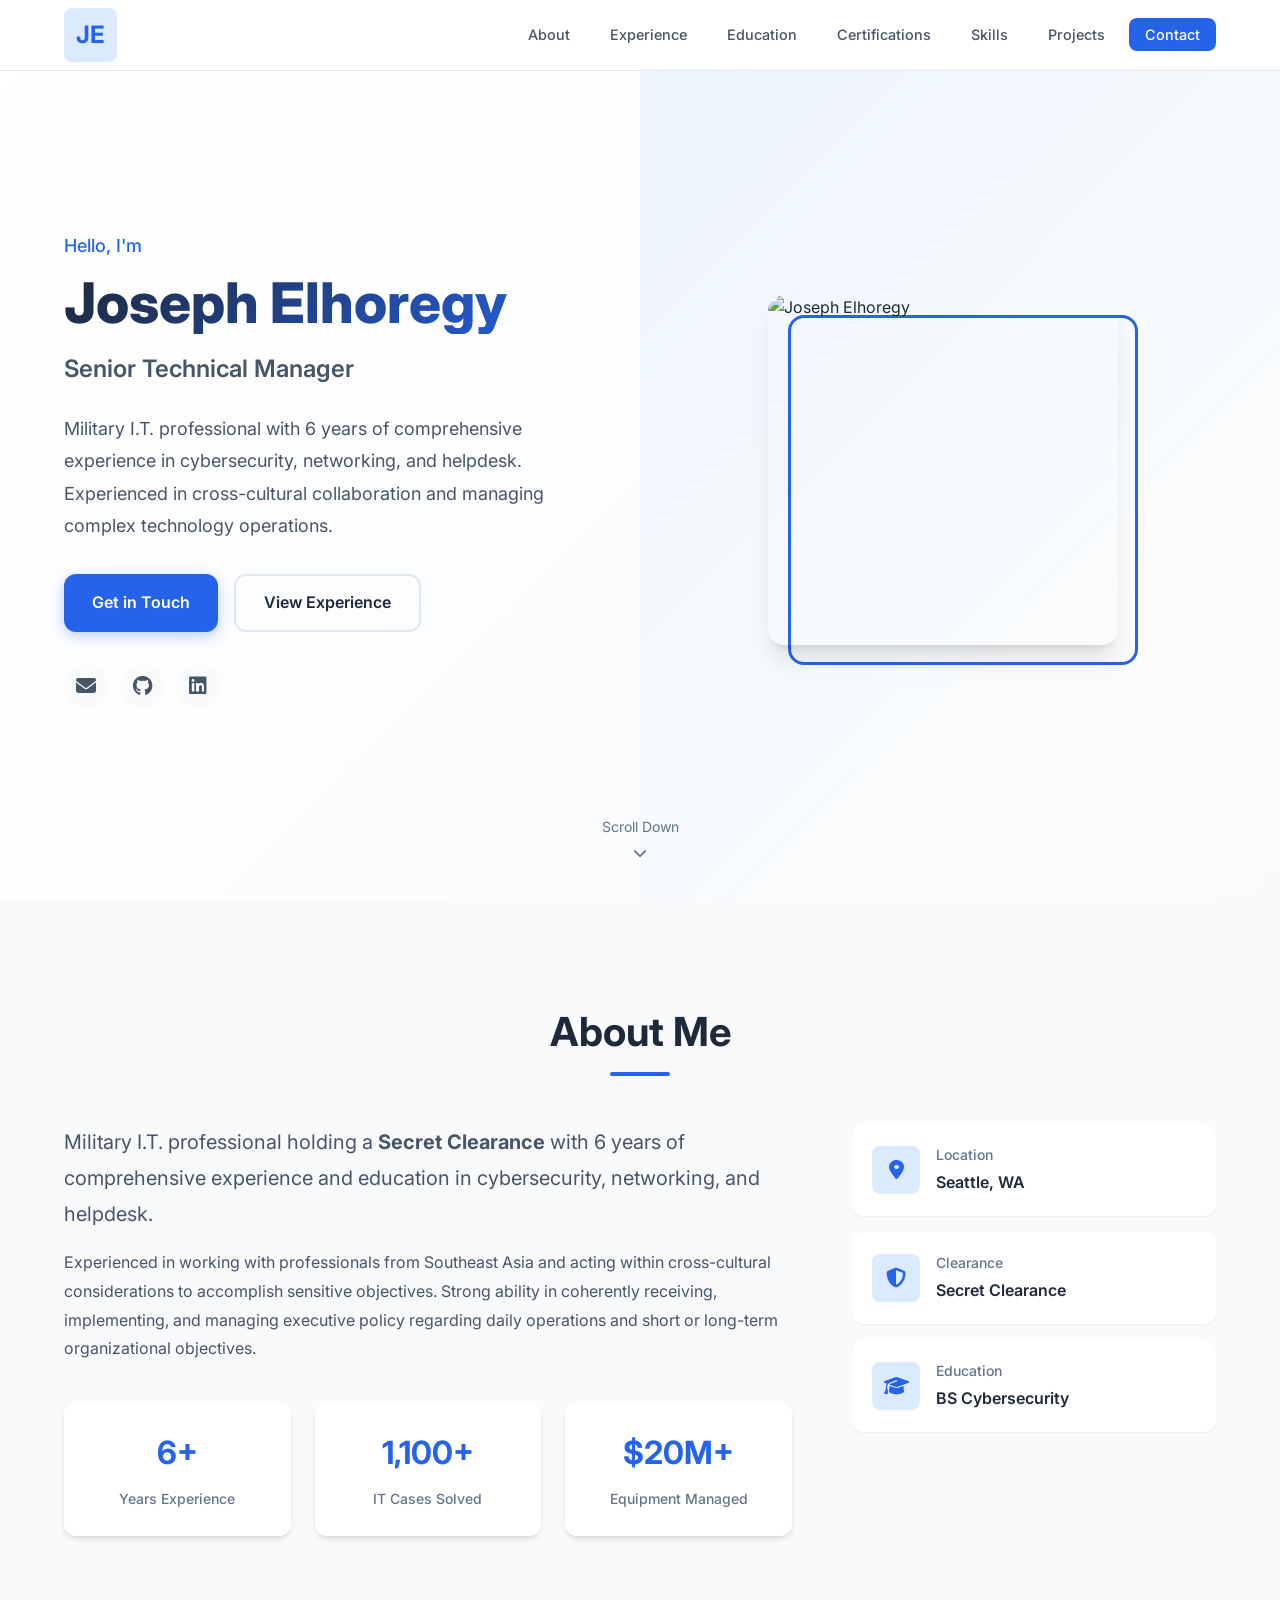
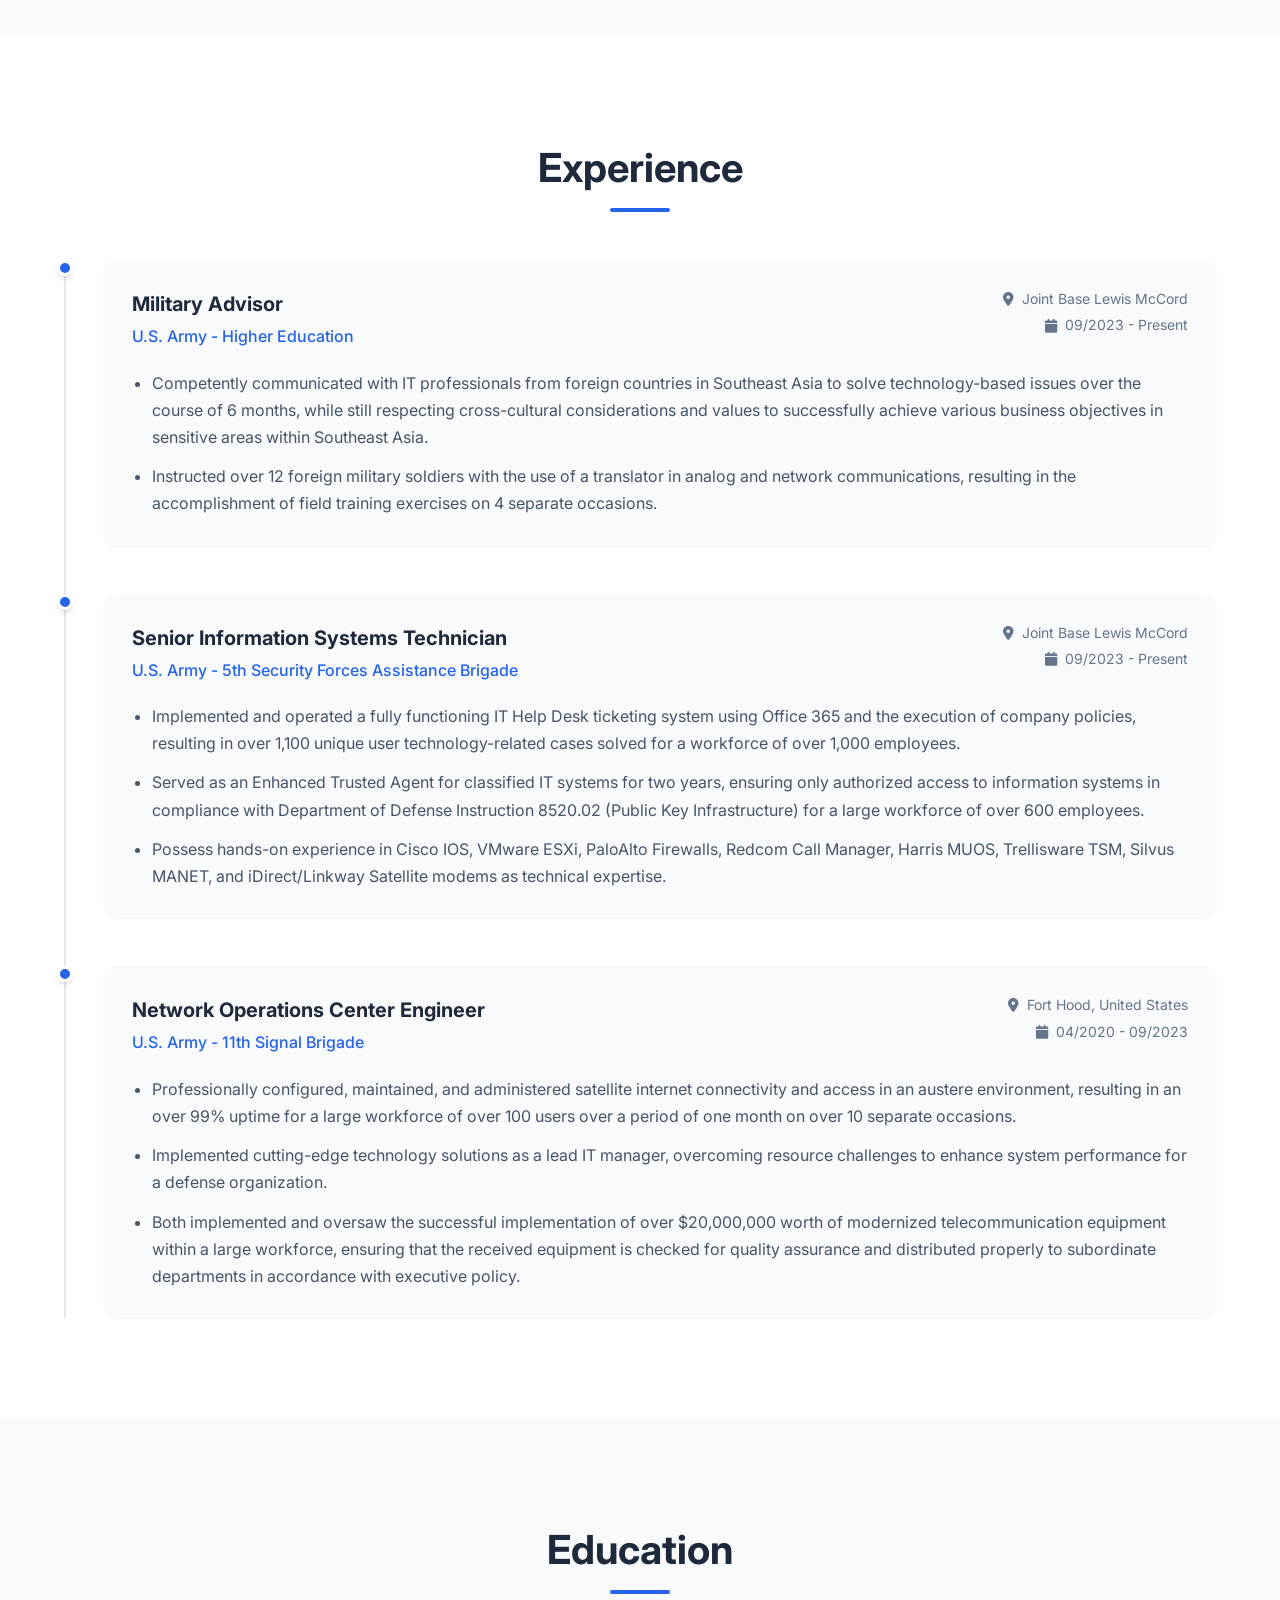
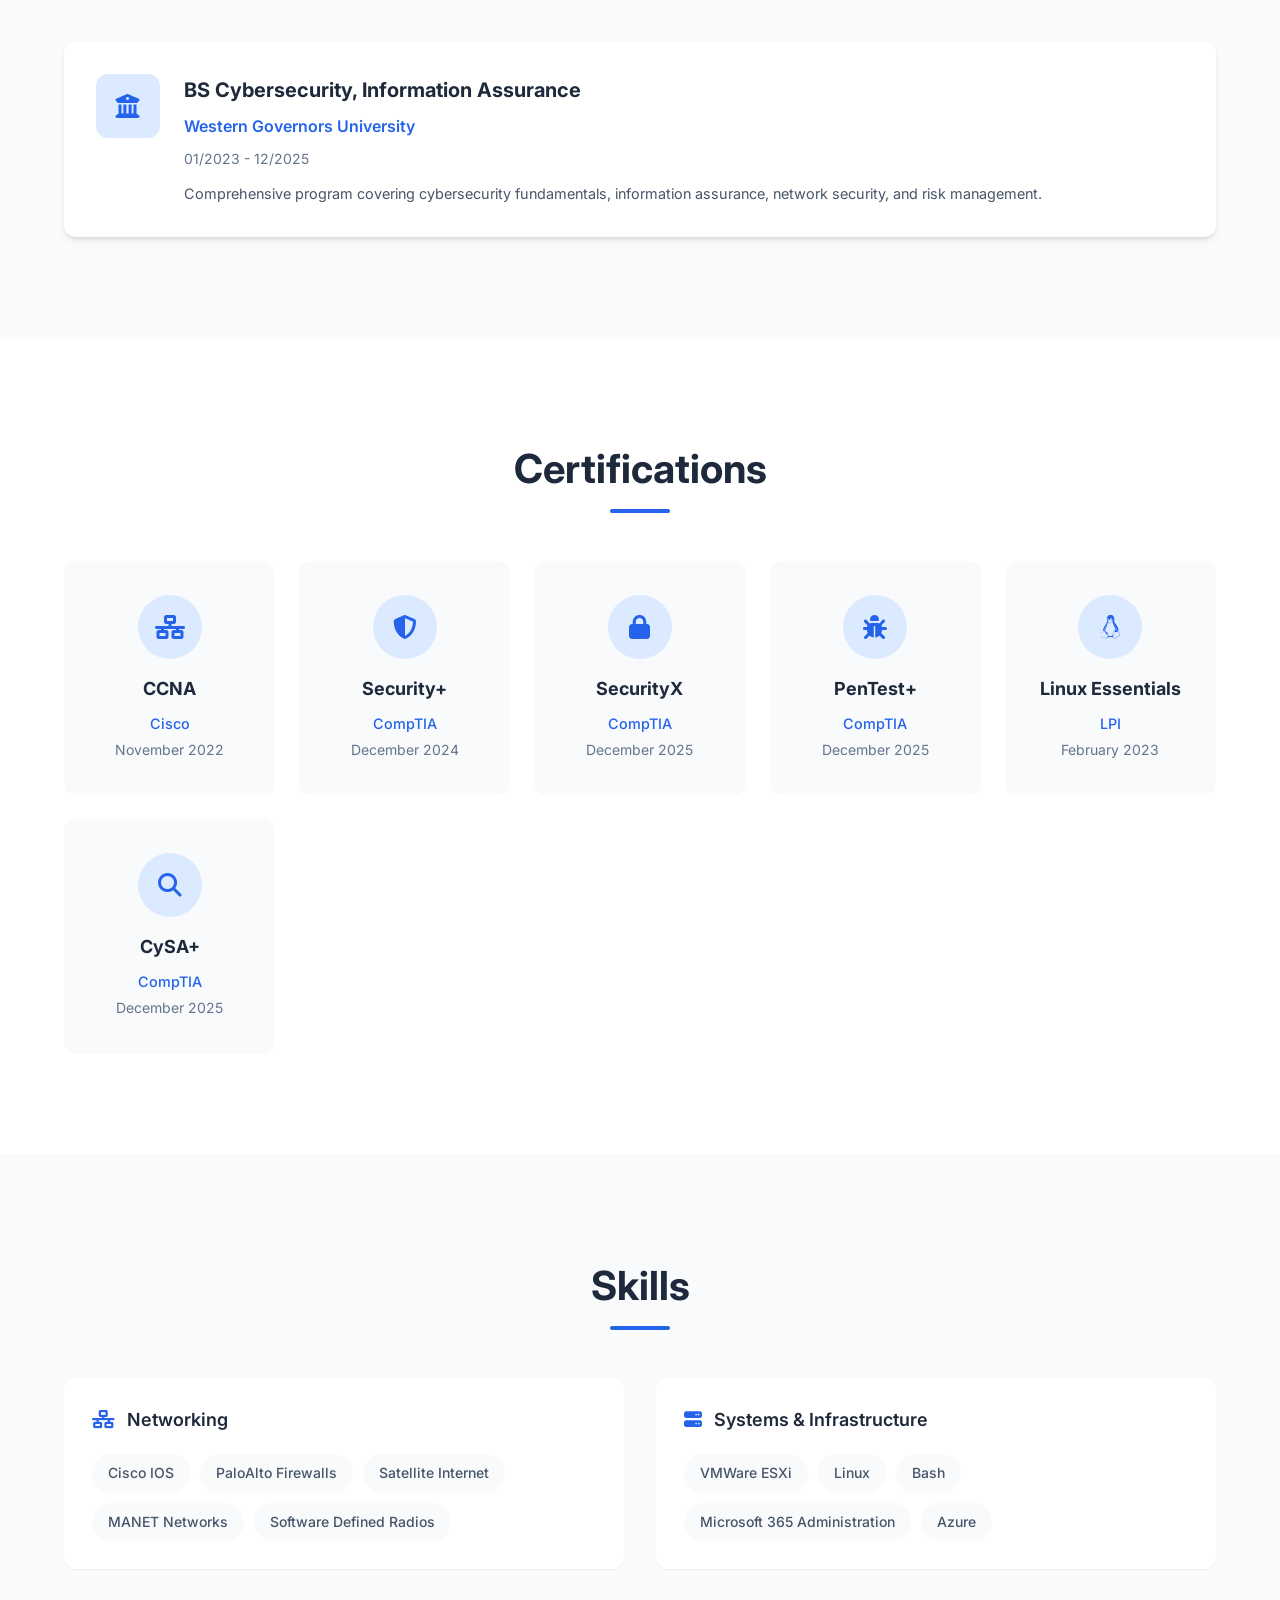
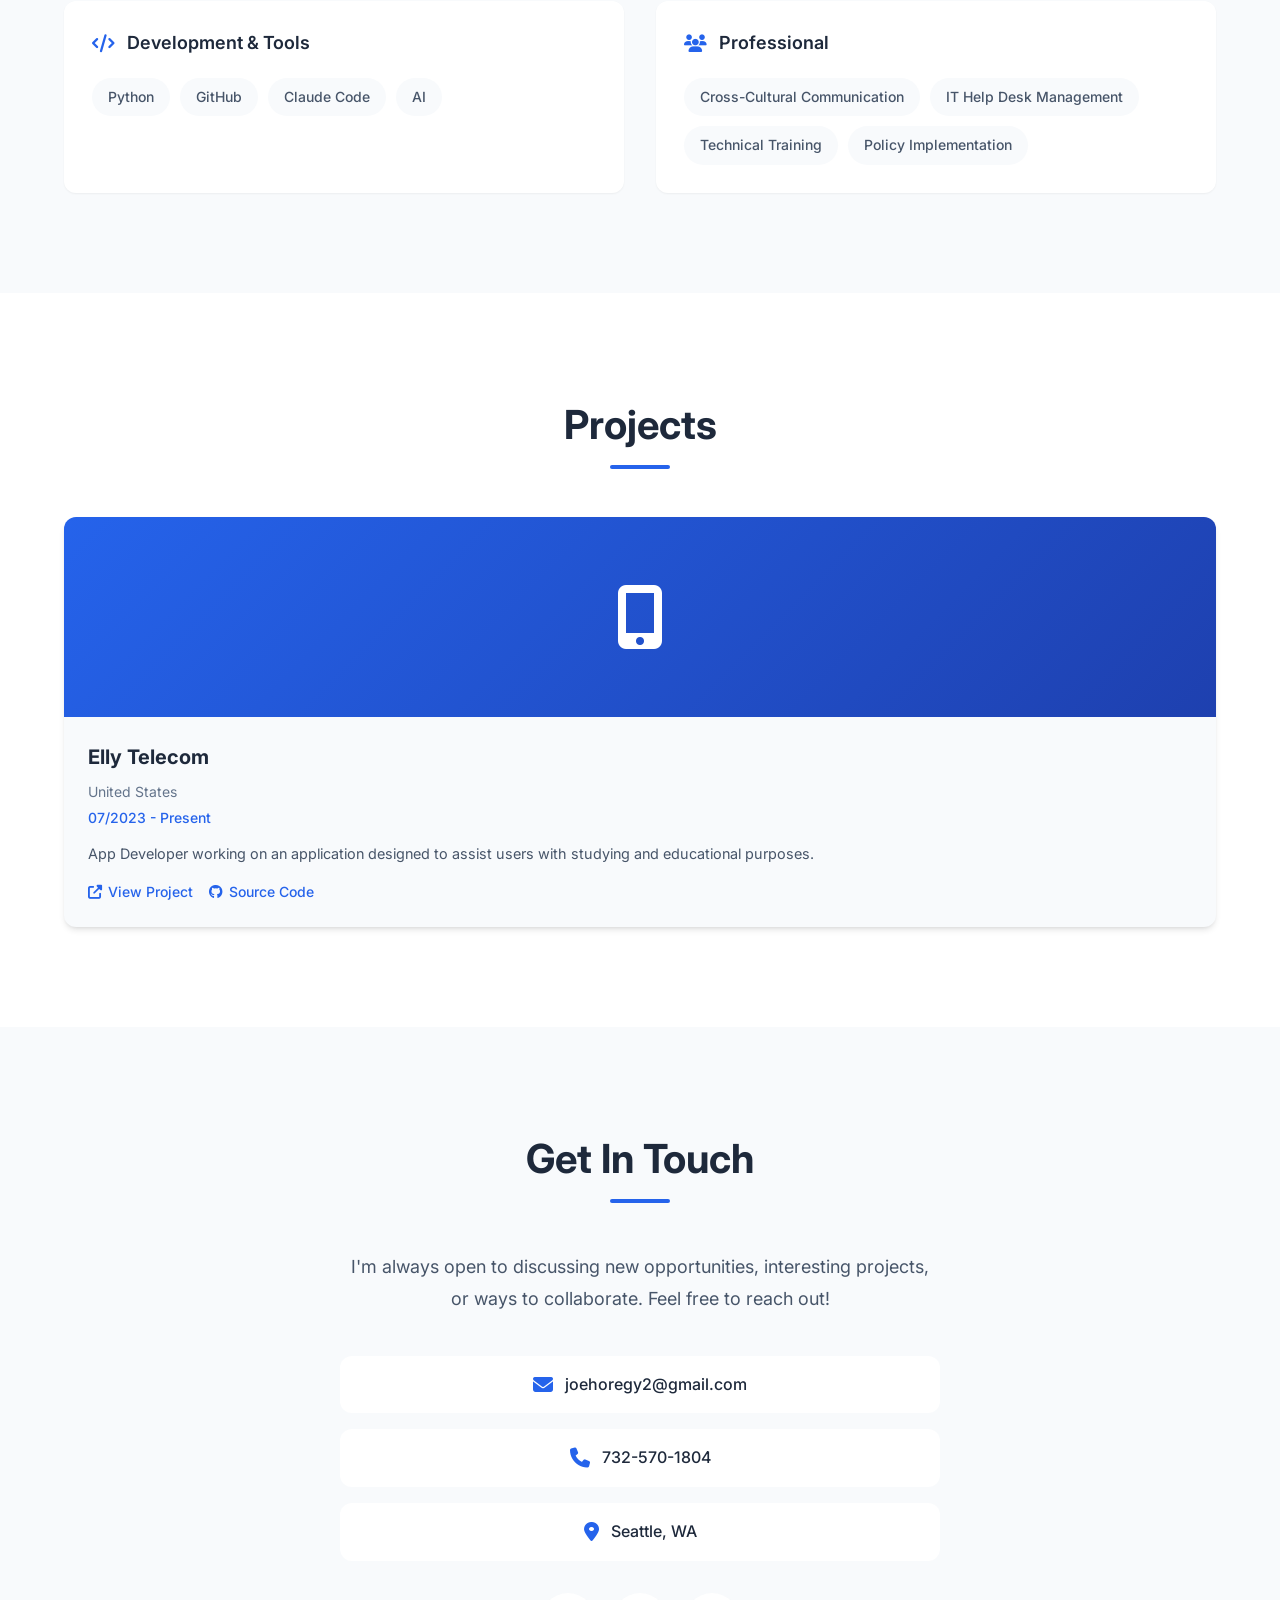
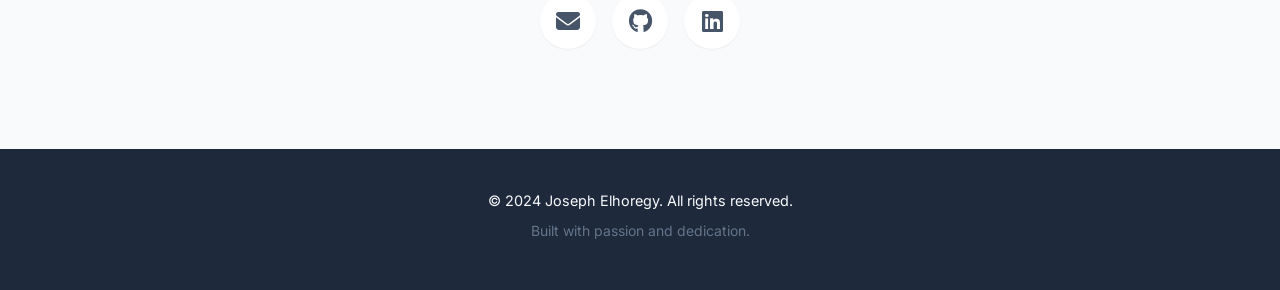
==== about-joseph/index.html @ ca3d65f8 "Add professional portfolio website for Joseph Elhoregy - Create main portfolio page with Hero, About" ====
<!DOCTYPE html>
<html lang="en">
<head>
    <meta charset="UTF-8">
    <meta name="viewport" content="width=device-width, initial-scale=1.0">
    <meta name="description" content="Joseph Elhoregy - Senior Technical Manager | Military I.T. Professional with expertise in cybersecurity, networking, and helpdesk.">
    <meta name="keywords" content="Joseph Elhoregy, IT Professional, Cybersecurity, Network Engineer, Military, Senior Technical Manager">
    <meta name="author" content="Joseph Elhoregy">

    <title>Joseph Elhoregy | Senior Technical Manager</title>

    <!-- Favicon - Replace with your own -->
    <link rel="icon" type="image/x-icon" href="assets/images/favicon.ico">

    <!-- Google Fonts -->
    <link rel="preconnect" href="https://fonts.googleapis.com">
    <link rel="preconnect" href="https://fonts.gstatic.com" crossorigin>
    <link href="https://fonts.googleapis.com/css2?family=Inter:wght@300;400;500;600;700&family=Fira+Code:wght@400;500&display=swap" rel="stylesheet">

    <!-- Font Awesome for icons -->
    <link rel="stylesheet" href="https://cdnjs.cloudflare.com/ajax/libs/font-awesome/6.5.1/css/all.min.css">

    <!-- Custom CSS -->
    <link rel="stylesheet" href="assets/css/style.css">
</head>
<body>
    <!-- ============================================
         NAVIGATION
         Edit the navigation links below
    ============================================= -->
    <nav class="navbar" id="navbar">
        <div class="nav-container">
            <a href="#hero" class="nav-logo">
                <span class="logo-text">JE</span>
            </a>
            <button class="nav-toggle" id="nav-toggle" aria-label="Toggle navigation">
                <span class="hamburger"></span>
            </button>
            <ul class="nav-menu" id="nav-menu">
                <li class="nav-item"><a href="#about" class="nav-link">About</a></li>
                <li class="nav-item"><a href="#experience" class="nav-link">Experience</a></li>
                <li class="nav-item"><a href="#education" class="nav-link">Education</a></li>
                <li class="nav-item"><a href="#certifications" class="nav-link">Certifications</a></li>
                <li class="nav-item"><a href="#skills" class="nav-link">Skills</a></li>
                <li class="nav-item"><a href="#projects" class="nav-link">Projects</a></li>
                <li class="nav-item"><a href="#contact" class="nav-link nav-cta">Contact</a></li>
            </ul>
        </div>
    </nav>

    <!-- ============================================
         HERO SECTION
         Edit your name, title, and introduction
    ============================================= -->
    <section id="hero" class="hero">
        <div class="hero-container">
            <div class="hero-content">
                <div class="hero-text">
                    <p class="hero-greeting">Hello, I'm</p>
                    <h1 class="hero-name">Joseph Elhoregy</h1>
                    <h2 class="hero-title">Senior Technical Manager</h2>
                    <p class="hero-description">
                        Military I.T. professional with 6 years of comprehensive experience in cybersecurity,
                        networking, and helpdesk. Experienced in cross-cultural collaboration and managing
                        complex technology operations.
                    </p>
                    <div class="hero-buttons">
                        <a href="#contact" class="btn btn-primary">Get in Touch</a>
                        <a href="#experience" class="btn btn-secondary">View Experience</a>
                    </div>
                    <div class="hero-social">
                        <!-- Edit your social links here -->
                        <a href="mailto:joehoregy2@gmail.com" class="social-link" aria-label="Email">
                            <i class="fas fa-envelope"></i>
                        </a>
                        <a href="https://github.com/jpegyptian" class="social-link" target="_blank" aria-label="GitHub">
                            <i class="fab fa-github"></i>
                        </a>
                        <a href="https://linkedin.com/in/yourprofile" class="social-link" target="_blank" aria-label="LinkedIn">
                            <i class="fab fa-linkedin"></i>
                        </a>
                    </div>
                </div>
                <div class="hero-image">
                    <div class="image-wrapper">
                        <img src="assets/images/profile.jpg" alt="Joseph Elhoregy" class="profile-photo">
                        <div class="image-border"></div>
                    </div>
                </div>
            </div>
            <div class="scroll-indicator">
                <a href="#about">
                    <span class="scroll-text">Scroll Down</span>
                    <i class="fas fa-chevron-down"></i>
                </a>
            </div>
        </div>
    </section>

    <!-- ============================================
         ABOUT SECTION
         Edit your summary/about information
    ============================================= -->
    <section id="about" class="section about">
        <div class="container">
            <h2 class="section-title">About Me</h2>
            <div class="about-content">
                <div class="about-text">
                    <p class="about-intro">
                        Military I.T. professional holding a <strong>Secret Clearance</strong> with 6 years of
                        comprehensive experience and education in cybersecurity, networking, and helpdesk.
                    </p>
                    <p>
                        Experienced in working with professionals from Southeast Asia and acting within
                        cross-cultural considerations to accomplish sensitive objectives. Strong ability
                        in coherently receiving, implementing, and managing executive policy regarding
                        daily operations and short or long-term organizational objectives.
                    </p>
                    <div class="about-highlights">
                        <div class="highlight-item">
                            <span class="highlight-number">6+</span>
                            <span class="highlight-text">Years Experience</span>
                        </div>
                        <div class="highlight-item">
                            <span class="highlight-number">1,100+</span>
                            <span class="highlight-text">IT Cases Solved</span>
                        </div>
                        <div class="highlight-item">
                            <span class="highlight-number">$20M+</span>
                            <span class="highlight-text">Equipment Managed</span>
                        </div>
                    </div>
                </div>
                <div class="about-details">
                    <div class="detail-card">
                        <i class="fas fa-map-marker-alt"></i>
                        <div>
                            <h4>Location</h4>
                            <p>Seattle, WA</p>
                        </div>
                    </div>
                    <div class="detail-card">
                        <i class="fas fa-shield-alt"></i>
                        <div>
                            <h4>Clearance</h4>
                            <p>Secret Clearance</p>
                        </div>
                    </div>
                    <div class="detail-card">
                        <i class="fas fa-graduation-cap"></i>
                        <div>
                            <h4>Education</h4>
                            <p>BS Cybersecurity</p>
                        </div>
                    </div>
                </div>
            </div>
        </div>
    </section>

    <!-- ============================================
         EXPERIENCE SECTION
         Edit your work experience entries
    ============================================= -->
    <section id="experience" class="section experience">
        <div class="container">
            <h2 class="section-title">Experience</h2>
            <div class="timeline">

                <!-- Experience Item 1 -->
                <div class="timeline-item">
                    <div class="timeline-marker"></div>
                    <div class="timeline-content">
                        <div class="timeline-header">
                            <div>
                                <h3 class="job-title">Military Advisor</h3>
                                <h4 class="company">U.S. Army - Higher Education</h4>
                            </div>
                            <div class="timeline-meta">
                                <span class="location"><i class="fas fa-map-marker-alt"></i> Joint Base Lewis McCord</span>
                                <span class="date"><i class="fas fa-calendar"></i> 09/2023 - Present</span>
                            </div>
                        </div>
                        <ul class="job-description">
                            <li>Competently communicated with IT professionals from foreign countries in Southeast Asia to solve technology-based issues over the course of 6 months, while still respecting cross-cultural considerations and values to successfully achieve various business objectives in sensitive areas within Southeast Asia.</li>
                            <li>Instructed over 12 foreign military soldiers with the use of a translator in analog and network communications, resulting in the accomplishment of field training exercises on 4 separate occasions.</li>
                        </ul>
                    </div>
                </div>

                <!-- Experience Item 2 -->
                <div class="timeline-item">
                    <div class="timeline-marker"></div>
                    <div class="timeline-content">
                        <div class="timeline-header">
                            <div>
                                <h3 class="job-title">Senior Information Systems Technician</h3>
                                <h4 class="company">U.S. Army - 5th Security Forces Assistance Brigade</h4>
                            </div>
                            <div class="timeline-meta">
                                <span class="location"><i class="fas fa-map-marker-alt"></i> Joint Base Lewis McCord</span>
                                <span class="date"><i class="fas fa-calendar"></i> 09/2023 - Present</span>
                            </div>
                        </div>
                        <ul class="job-description">
                            <li>Implemented and operated a fully functioning IT Help Desk ticketing system using Office 365 and the execution of company policies, resulting in over 1,100 unique user technology-related cases solved for a workforce of over 1,000 employees.</li>
                            <li>Served as an Enhanced Trusted Agent for classified IT systems for two years, ensuring only authorized access to information systems in compliance with Department of Defense Instruction 8520.02 (Public Key Infrastructure) for a large workforce of over 600 employees.</li>
                            <li>Possess hands-on experience in Cisco IOS, VMware ESXi, PaloAlto Firewalls, Redcom Call Manager, Harris MUOS, Trellisware TSM, Silvus MANET, and iDirect/Linkway Satellite modems as technical expertise.</li>
                        </ul>
                    </div>
                </div>

                <!-- Experience Item 3 -->
                <div class="timeline-item">
                    <div class="timeline-marker"></div>
                    <div class="timeline-content">
                        <div class="timeline-header">
                            <div>
                                <h3 class="job-title">Network Operations Center Engineer</h3>
                                <h4 class="company">U.S. Army - 11th Signal Brigade</h4>
                            </div>
                            <div class="timeline-meta">
                                <span class="location"><i class="fas fa-map-marker-alt"></i> Fort Hood, United States</span>
                                <span class="date"><i class="fas fa-calendar"></i> 04/2020 - 09/2023</span>
                            </div>
                        </div>
                        <ul class="job-description">
                            <li>Professionally configured, maintained, and administered satellite internet connectivity and access in an austere environment, resulting in an over 99% uptime for a large workforce of over 100 users over a period of one month on over 10 separate occasions.</li>
                            <li>Implemented cutting-edge technology solutions as a lead IT manager, overcoming resource challenges to enhance system performance for a defense organization.</li>
                            <li>Both implemented and oversaw the successful implementation of over $20,000,000 worth of modernized telecommunication equipment within a large workforce, ensuring that the received equipment is checked for quality assurance and distributed properly to subordinate departments in accordance with executive policy.</li>
                        </ul>
                    </div>
                </div>

            </div>
        </div>
    </section>

    <!-- ============================================
         EDUCATION SECTION
         Edit your education entries
    ============================================= -->
    <section id="education" class="section education">
        <div class="container">
            <h2 class="section-title">Education</h2>
            <div class="education-grid">

                <!-- Education Item -->
                <div class="education-card">
                    <div class="education-icon">
                        <i class="fas fa-university"></i>
                    </div>
                    <div class="education-content">
                        <h3 class="degree">BS Cybersecurity, Information Assurance</h3>
                        <h4 class="school">Western Governors University</h4>
                        <p class="education-date">01/2023 - 12/2025</p>
                        <p class="education-description">
                            Comprehensive program covering cybersecurity fundamentals, information assurance,
                            network security, and risk management.
                        </p>
                    </div>
                </div>

                <!-- Add more education items as needed -->

            </div>
        </div>
    </section>

    <!-- ============================================
         CERTIFICATIONS SECTION
         Edit your certification entries
    ============================================= -->
    <section id="certifications" class="section certifications">
        <div class="container">
            <h2 class="section-title">Certifications</h2>
            <div class="cert-grid">

                <div class="cert-card">
                    <div class="cert-logo">
                        <i class="fas fa-network-wired"></i>
                    </div>
                    <h3 class="cert-name">CCNA</h3>
                    <p class="cert-issuer">Cisco</p>
                    <p class="cert-date">November 2022</p>
                </div>

                <div class="cert-card">
                    <div class="cert-logo">
                        <i class="fas fa-shield-alt"></i>
                    </div>
                    <h3 class="cert-name">Security+</h3>
                    <p class="cert-issuer">CompTIA</p>
                    <p class="cert-date">December 2024</p>
                </div>

                <div class="cert-card">
                    <div class="cert-logo">
                        <i class="fas fa-lock"></i>
                    </div>
                    <h3 class="cert-name">SecurityX</h3>
                    <p class="cert-issuer">CompTIA</p>
                    <p class="cert-date">December 2025</p>
                </div>

                <div class="cert-card">
                    <div class="cert-logo">
                        <i class="fas fa-bug"></i>
                    </div>
                    <h3 class="cert-name">PenTest+</h3>
                    <p class="cert-issuer">CompTIA</p>
                    <p class="cert-date">December 2025</p>
                </div>

                <div class="cert-card">
                    <div class="cert-logo">
                        <i class="fab fa-linux"></i>
                    </div>
                    <h3 class="cert-name">Linux Essentials</h3>
                    <p class="cert-issuer">LPI</p>
                    <p class="cert-date">February 2023</p>
                </div>

                <div class="cert-card">
                    <div class="cert-logo">
                        <i class="fas fa-search"></i>
                    </div>
                    <h3 class="cert-name">CySA+</h3>
                    <p class="cert-issuer">CompTIA</p>
                    <p class="cert-date">December 2025</p>
                </div>

            </div>
        </div>
    </section>

    <!-- ============================================
         SKILLS SECTION
         Edit your skills list
    ============================================= -->
    <section id="skills" class="section skills">
        <div class="container">
            <h2 class="section-title">Skills</h2>
            <div class="skills-content">

                <div class="skills-category">
                    <h3 class="category-title"><i class="fas fa-network-wired"></i> Networking</h3>
                    <div class="skills-tags">
                        <span class="skill-tag">Cisco IOS</span>
                        <span class="skill-tag">PaloAlto Firewalls</span>
                        <span class="skill-tag">Satellite Internet</span>
                        <span class="skill-tag">MANET Networks</span>
                        <span class="skill-tag">Software Defined Radios</span>
                    </div>
                </div>

                <div class="skills-category">
                    <h3 class="category-title"><i class="fas fa-server"></i> Systems & Infrastructure</h3>
                    <div class="skills-tags">
                        <span class="skill-tag">VMWare ESXi</span>
                        <span class="skill-tag">Linux</span>
                        <span class="skill-tag">Bash</span>
                        <span class="skill-tag">Microsoft 365 Administration</span>
                        <span class="skill-tag">Azure</span>
                    </div>
                </div>

                <div class="skills-category">
                    <h3 class="category-title"><i class="fas fa-code"></i> Development & Tools</h3>
                    <div class="skills-tags">
                        <span class="skill-tag">Python</span>
                        <span class="skill-tag">GitHub</span>
                        <span class="skill-tag">Claude Code</span>
                        <span class="skill-tag">AI</span>
                    </div>
                </div>

                <div class="skills-category">
                    <h3 class="category-title"><i class="fas fa-users"></i> Professional</h3>
                    <div class="skills-tags">
                        <span class="skill-tag">Cross-Cultural Communication</span>
                        <span class="skill-tag">IT Help Desk Management</span>
                        <span class="skill-tag">Technical Training</span>
                        <span class="skill-tag">Policy Implementation</span>
                    </div>
                </div>

            </div>
        </div>
    </section>

    <!-- ============================================
         PROJECTS SECTION
         Edit your projects
    ============================================= -->
    <section id="projects" class="section projects">
        <div class="container">
            <h2 class="section-title">Projects</h2>
            <div class="projects-grid">

                <!-- Project Item -->
                <div class="project-card">
                    <div class="project-image">
                        <div class="project-placeholder">
                            <i class="fas fa-mobile-alt"></i>
                        </div>
                    </div>
                    <div class="project-content">
                        <h3 class="project-title">Elly Telecom</h3>
                        <p class="project-location">United States</p>
                        <p class="project-date">07/2023 - Present</p>
                        <p class="project-description">
                            App Developer working on an application designed to assist users with studying
                            and educational purposes.
                        </p>
                        <div class="project-links">
                            <!-- Add your project links here -->
                            <a href="#" class="project-link"><i class="fas fa-external-link-alt"></i> View Project</a>
                            <a href="#" class="project-link"><i class="fab fa-github"></i> Source Code</a>
                        </div>
                    </div>
                </div>

                <!-- Add more project cards as needed -->

            </div>
        </div>
    </section>

    <!-- ============================================
         CONTACT SECTION
         Edit your contact information
    ============================================= -->
    <section id="contact" class="section contact">
        <div class="container">
            <h2 class="section-title">Get In Touch</h2>
            <div class="contact-content">
                <div class="contact-info">
                    <p class="contact-intro">
                        I'm always open to discussing new opportunities, interesting projects,
                        or ways to collaborate. Feel free to reach out!
                    </p>
                    <div class="contact-methods">
                        <a href="mailto:joehoregy2@gmail.com" class="contact-method">
                            <i class="fas fa-envelope"></i>
                            <span>joehoregy2@gmail.com</span>
                        </a>
                        <a href="tel:732-570-1804" class="contact-method">
                            <i class="fas fa-phone"></i>
                            <span>732-570-1804</span>
                        </a>
                        <div class="contact-method">
                            <i class="fas fa-map-marker-alt"></i>
                            <span>Seattle, WA</span>
                        </div>
                    </div>
                    <div class="contact-social">
                        <a href="mailto:joehoregy2@gmail.com" class="social-btn" aria-label="Email">
                            <i class="fas fa-envelope"></i>
                        </a>
                        <a href="https://github.com/jpegyptian" class="social-btn" target="_blank" aria-label="GitHub">
                            <i class="fab fa-github"></i>
                        </a>
                        <a href="https://linkedin.com/in/yourprofile" class="social-btn" target="_blank" aria-label="LinkedIn">
                            <i class="fab fa-linkedin"></i>
                        </a>
                    </div>
                </div>
            </div>
        </div>
    </section>

    <!-- ============================================
         FOOTER
         Edit footer information
    ============================================= -->
    <footer class="footer">
        <div class="container">
            <p>&copy; 2024 Joseph Elhoregy. All rights reserved.</p>
            <p class="footer-credit">Built with passion and dedication.</p>
        </div>
    </footer>

    <!-- JavaScript -->
    <script src="assets/js/main.js"></script>
</body>
</html>
---- about-joseph/assets/css/style.css ----
/* ============================================
   ROOT VARIABLES - EASY TO CUSTOMIZE
   Change these colors to customize your theme
============================================= */
:root {
    /* Primary Colors - Edit these to change your color scheme */
    --primary-color: #2563eb;
    --primary-hover: #1d4ed8;
    --primary-light: #dbeafe;
    --primary-dark: #1e40af;

    /* Neutral Colors */
    --bg-primary: #ffffff;
    --bg-secondary: #f8fafc;
    --bg-tertiary: #f1f5f9;
    --text-primary: #1e293b;
    --text-secondary: #475569;
    --text-muted: #64748b;

    /* Accent Colors */
    --accent-success: #10b981;
    --accent-warning: #f59e0b;
    --accent-error: #ef4444;

    /* Border & Shadow */
    --border-color: #e2e8f0;
    --shadow-sm: 0 1px 2px 0 rgba(0, 0, 0, 0.05);
    --shadow-md: 0 4px 6px -1px rgba(0, 0, 0, 0.1), 0 2px 4px -2px rgba(0, 0, 0, 0.1);
    --shadow-lg: 0 10px 15px -3px rgba(0, 0, 0, 0.1), 0 4px 6px -4px rgba(0, 0, 0, 0.1);
    --shadow-xl: 0 20px 25px -5px rgba(0, 0, 0, 0.1), 0 8px 10px -6px rgba(0, 0, 0, 0.1);

    /* Typography */
    --font-primary: 'Inter', -apple-system, BlinkMacSystemFont, 'Segoe UI', Roboto, sans-serif;
    --font-mono: 'Fira Code', 'Consolas', monospace;

    /* Spacing */
    --section-padding: 100px 0;
    --container-max: 1200px;

    /* Transitions */
    --transition-fast: 0.15s ease;
    --transition-base: 0.3s ease;
    --transition-slow: 0.5s ease;

    /* Border Radius */
    --radius-sm: 4px;
    --radius-md: 8px;
    --radius-lg: 12px;
    --radius-xl: 16px;
    --radius-full: 9999px;
}

/* ============================================
   BASE STYLES
============================================= */
*, *::before, *::after {
    box-sizing: border-box;
    margin: 0;
    padding: 0;
}

html {
    scroll-behavior: smooth;
    scroll-padding-top: 80px;
}

body {
    font-family: var(--font-primary);
    font-size: 16px;
    line-height: 1.6;
    color: var(--text-primary);
    background-color: var(--bg-primary);
    -webkit-font-smoothing: antialiased;
    -moz-osx-font-smoothing: grayscale;
}

img {
    max-width: 100%;
    height: auto;
    display: block;
}

a {
    text-decoration: none;
    color: inherit;
    transition: color var(--transition-fast);
}

ul {
    list-style: none;
}

.container {
    max-width: var(--container-max);
    margin: 0 auto;
    padding: 0 24px;
}

.section {
    padding: var(--section-padding);
}

.section-title {
    font-size: 2.5rem;
    font-weight: 700;
    text-align: center;
    margin-bottom: 60px;
    color: var(--text-primary);
    position: relative;
}

.section-title::after {
    content: '';
    position: absolute;
    bottom: -12px;
    left: 50%;
    transform: translateX(-50%);
    width: 60px;
    height: 4px;
    background: var(--primary-color);
    border-radius: var(--radius-full);
}

/* ============================================
   NAVIGATION
============================================= */
.navbar {
    position: fixed;
    top: 0;
    left: 0;
    right: 0;
    background: rgba(255, 255, 255, 0.95);
    backdrop-filter: blur(10px);
    border-bottom: 1px solid var(--border-color);
    z-index: 1000;
    transition: all var(--transition-base);
}

.navbar.scrolled {
    box-shadow: var(--shadow-md);
}

.nav-container {
    max-width: var(--container-max);
    margin: 0 auto;
    padding: 0 24px;
    display: flex;
    align-items: center;
    justify-content: space-between;
    height: 70px;
}

.nav-logo {
    display: flex;
    align-items: center;
}

.logo-text {
    font-size: 1.5rem;
    font-weight: 700;
    color: var(--primary-color);
    background: var(--primary-light);
    padding: 8px 12px;
    border-radius: var(--radius-md);
}

.nav-menu {
    display: flex;
    align-items: center;
    gap: 8px;
}

.nav-link {
    padding: 8px 16px;
    font-size: 0.9rem;
    font-weight: 500;
    color: var(--text-secondary);
    border-radius: var(--radius-md);
    transition: all var(--transition-fast);
}

.nav-link:hover {
    color: var(--primary-color);
    background: var(--primary-light);
}

.nav-cta {
    background: var(--primary-color);
    color: white !important;
}

.nav-cta:hover {
    background: var(--primary-hover);
}

.nav-toggle {
    display: none;
    flex-direction: column;
    gap: 5px;
    background: none;
    border: none;
    cursor: pointer;
    padding: 8px;
}

.hamburger,
.hamburger::before,
.hamburger::after {
    display: block;
    width: 24px;
    height: 2px;
    background: var(--text-primary);
    border-radius: var(--radius-full);
    transition: all var(--transition-base);
}

.hamburger {
    position: relative;
}

.hamburger::before,
.hamburger::after {
    content: '';
    position: absolute;
    left: 0;
}

.hamburger::before {
    top: -7px;
}

.hamburger::after {
    top: 7px;
}

/* ============================================
   HERO SECTION
============================================= */
.hero {
    min-height: 100vh;
    display: flex;
    align-items: center;
    background: linear-gradient(135deg, var(--bg-primary) 0%, var(--bg-secondary) 100%);
    position: relative;
    overflow: hidden;
}

.hero::before {
    content: '';
    position: absolute;
    top: 0;
    right: 0;
    width: 50%;
    height: 100%;
    background: linear-gradient(135deg, var(--primary-light) 0%, transparent 70%);
    opacity: 0.5;
    pointer-events: none;
}

.hero-container {
    max-width: var(--container-max);
    margin: 0 auto;
    padding: 120px 24px 80px;
    width: 100%;
}

.hero-content {
    display: grid;
    grid-template-columns: 1fr 1fr;
    gap: 60px;
    align-items: center;
}

.hero-greeting {
    font-size: 1.125rem;
    color: var(--primary-color);
    font-weight: 500;
    margin-bottom: 12px;
}

.hero-name {
    font-size: 3.5rem;
    font-weight: 800;
    line-height: 1.1;
    margin-bottom: 16px;
    background: linear-gradient(135deg, var(--text-primary) 0%, var(--primary-color) 100%);
    -webkit-background-clip: text;
    -webkit-text-fill-color: transparent;
    background-clip: text;
}

.hero-title {
    font-size: 1.5rem;
    font-weight: 600;
    color: var(--text-secondary);
    margin-bottom: 24px;
}

.hero-description {
    font-size: 1.125rem;
    color: var(--text-secondary);
    max-width: 500px;
    margin-bottom: 32px;
    line-height: 1.8;
}

.hero-buttons {
    display: flex;
    gap: 16px;
    margin-bottom: 32px;
}

.btn {
    display: inline-flex;
    align-items: center;
    justify-content: center;
    padding: 14px 28px;
    font-size: 1rem;
    font-weight: 600;
    border-radius: var(--radius-lg);
    transition: all var(--transition-base);
    cursor: pointer;
    border: none;
}

.btn-primary {
    background: var(--primary-color);
    color: white;
    box-shadow: 0 4px 14px rgba(37, 99, 235, 0.3);
}

.btn-primary:hover {
    background: var(--primary-hover);
    transform: translateY(-2px);
    box-shadow: 0 6px 20px rgba(37, 99, 235, 0.4);
}

.btn-secondary {
    background: transparent;
    color: var(--text-primary);
    border: 2px solid var(--border-color);
}

.btn-secondary:hover {
    border-color: var(--primary-color);
    color: var(--primary-color);
}

.hero-social {
    display: flex;
    gap: 12px;
}

.social-link {
    width: 44px;
    height: 44px;
    display: flex;
    align-items: center;
    justify-content: center;
    border-radius: var(--radius-full);
    background: var(--bg-secondary);
    color: var(--text-secondary);
    font-size: 1.25rem;
    transition: all var(--transition-base);
}

.social-link:hover {
    background: var(--primary-color);
    color: white;
    transform: translateY(-3px);
}

.hero-image {
    display: flex;
    justify-content: center;
    align-items: center;
    position: relative;
}

.image-wrapper {
    position: relative;
    width: 350px;
    height: 350px;
}

.profile-photo {
    width: 100%;
    height: 100%;
    object-fit: cover;
    border-radius: var(--radius-xl);
    box-shadow: var(--shadow-xl);
    position: relative;
    z-index: 2;
}

.image-border {
    position: absolute;
    top: 20px;
    left: 20px;
    width: 100%;
    height: 100%;
    border: 3px solid var(--primary-color);
    border-radius: var(--radius-xl);
    z-index: 1;
}

.scroll-indicator {
    position: absolute;
    bottom: 40px;
    left: 50%;
    transform: translateX(-50%);
    text-align: center;
}

.scroll-indicator a {
    display: flex;
    flex-direction: column;
    align-items: center;
    gap: 8px;
    color: var(--text-muted);
    font-size: 0.875rem;
    animation: bounce 2s infinite;
}

@keyframes bounce {
    0%, 20%, 50%, 80%, 100% {
        transform: translateY(0);
    }
    40% {
        transform: translateY(-8px);
    }
    60% {
        transform: translateY(-4px);
    }
}

/* ============================================
   ABOUT SECTION
============================================= */
.about {
    background: var(--bg-secondary);
}

.about-content {
    display: grid;
    grid-template-columns: 2fr 1fr;
    gap: 60px;
    align-items: start;
}

.about-intro {
    font-size: 1.25rem;
    color: var(--text-primary);
    margin-bottom: 20px;
    line-height: 1.8;
}

.about-text p {
    color: var(--text-secondary);
    margin-bottom: 16px;
    line-height: 1.8;
}

.about-highlights {
    display: grid;
    grid-template-columns: repeat(3, 1fr);
    gap: 24px;
    margin-top: 40px;
}

.highlight-item {
    text-align: center;
    padding: 24px;
    background: var(--bg-primary);
    border-radius: var(--radius-lg);
    box-shadow: var(--shadow-md);
}

.highlight-number {
    display: block;
    font-size: 2rem;
    font-weight: 700;
    color: var(--primary-color);
    margin-bottom: 8px;
}

.highlight-text {
    font-size: 0.875rem;
    color: var(--text-muted);
    font-weight: 500;
}

.about-details {
    display: flex;
    flex-direction: column;
    gap: 16px;
}

.detail-card {
    display: flex;
    align-items: center;
    gap: 16px;
    padding: 20px;
    background: var(--bg-primary);
    border-radius: var(--radius-lg);
    box-shadow: var(--shadow-sm);
    transition: all var(--transition-base);
}

.detail-card:hover {
    transform: translateX(8px);
    box-shadow: var(--shadow-md);
}

.detail-card i {
    width: 48px;
    height: 48px;
    display: flex;
    align-items: center;
    justify-content: center;
    background: var(--primary-light);
    color: var(--primary-color);
    border-radius: var(--radius-md);
    font-size: 1.25rem;
}

.detail-card h4 {
    font-size: 0.875rem;
    color: var(--text-muted);
    font-weight: 500;
    margin-bottom: 4px;
}

.detail-card p {
    font-size: 1rem;
    font-weight: 600;
    color: var(--text-primary);
}

/* ============================================
   EXPERIENCE SECTION
============================================= */
.timeline {
    position: relative;
    padding-left: 40px;
}

.timeline::before {
    content: '';
    position: absolute;
    left: 0;
    top: 0;
    bottom: 0;
    width: 2px;
    background: var(--border-color);
}

.timeline-item {
    position: relative;
    margin-bottom: 48px;
}

.timeline-item:last-child {
    margin-bottom: 0;
}

.timeline-marker {
    position: absolute;
    left: -47px;
    top: 0;
    width: 16px;
    height: 16px;
    background: var(--primary-color);
    border-radius: var(--radius-full);
    border: 3px solid var(--bg-primary);
    box-shadow: var(--shadow-md);
}

.timeline-content {
    background: var(--bg-secondary);
    padding: 28px;
    border-radius: var(--radius-lg);
    box-shadow: var(--shadow-sm);
    transition: all var(--transition-base);
}

.timeline-content:hover {
    box-shadow: var(--shadow-md);
    transform: translateX(8px);
}

.timeline-header {
    display: flex;
    justify-content: space-between;
    align-items: flex-start;
    flex-wrap: wrap;
    gap: 16px;
    margin-bottom: 20px;
}

.job-title {
    font-size: 1.25rem;
    font-weight: 700;
    color: var(--text-primary);
    margin-bottom: 4px;
}

.company {
    font-size: 1rem;
    color: var(--primary-color);
    font-weight: 500;
}

.timeline-meta {
    display: flex;
    flex-direction: column;
    gap: 4px;
    text-align: right;
}

.timeline-meta span {
    font-size: 0.875rem;
    color: var(--text-muted);
    display: flex;
    align-items: center;
    gap: 8px;
    justify-content: flex-end;
}

.job-description {
    list-style: disc;
    padding-left: 20px;
}

.job-description li {
    color: var(--text-secondary);
    margin-bottom: 12px;
    line-height: 1.7;
}

.job-description li:last-child {
    margin-bottom: 0;
}

/* ============================================
   EDUCATION SECTION
============================================= */
.education {
    background: var(--bg-secondary);
}

.education-grid {
    display: grid;
    grid-template-columns: repeat(auto-fit, minmax(400px, 1fr));
    gap: 24px;
}

.education-card {
    display: flex;
    gap: 24px;
    padding: 32px;
    background: var(--bg-primary);
    border-radius: var(--radius-lg);
    box-shadow: var(--shadow-md);
    transition: all var(--transition-base);
}

.education-card:hover {
    transform: translateY(-4px);
    box-shadow: var(--shadow-lg);
}

.education-icon {
    width: 64px;
    height: 64px;
    min-width: 64px;
    display: flex;
    align-items: center;
    justify-content: center;
    background: var(--primary-light);
    color: var(--primary-color);
    border-radius: var(--radius-lg);
    font-size: 1.5rem;
}

.degree {
    font-size: 1.25rem;
    font-weight: 700;
    color: var(--text-primary);
    margin-bottom: 8px;
}

.school {
    font-size: 1rem;
    color: var(--primary-color);
    font-weight: 600;
    margin-bottom: 8px;
}

.education-date {
    font-size: 0.875rem;
    color: var(--text-muted);
    margin-bottom: 12px;
}

.education-description {
    font-size: 0.9rem;
    color: var(--text-secondary);
    line-height: 1.6;
}

/* ============================================
   CERTIFICATIONS SECTION
============================================= */
.cert-grid {
    display: grid;
    grid-template-columns: repeat(auto-fit, minmax(200px, 1fr));
    gap: 24px;
}

.cert-card {
    padding: 32px 24px;
    background: var(--bg-secondary);
    border-radius: var(--radius-lg);
    text-align: center;
    transition: all var(--transition-base);
    border: 2px solid transparent;
}

.cert-card:hover {
    transform: translateY(-4px);
    box-shadow: var(--shadow-lg);
    border-color: var(--primary-color);
}

.cert-logo {
    width: 64px;
    height: 64px;
    margin: 0 auto 16px;
    display: flex;
    align-items: center;
    justify-content: center;
    background: var(--primary-light);
    color: var(--primary-color);
    border-radius: var(--radius-full);
    font-size: 1.5rem;
}

.cert-name {
    font-size: 1.125rem;
    font-weight: 700;
    color: var(--text-primary);
    margin-bottom: 8px;
}

.cert-issuer {
    font-size: 0.9rem;
    color: var(--primary-color);
    font-weight: 500;
    margin-bottom: 4px;
}

.cert-date {
    font-size: 0.875rem;
    color: var(--text-muted);
}

/* ============================================
   SKILLS SECTION
============================================= */
.skills {
    background: var(--bg-secondary);
}

.skills-content {
    display: grid;
    grid-template-columns: repeat(2, 1fr);
    gap: 32px;
}

.skills-category {
    padding: 28px;
    background: var(--bg-primary);
    border-radius: var(--radius-lg);
    box-shadow: var(--shadow-sm);
}

.category-title {
    display: flex;
    align-items: center;
    gap: 12px;
    font-size: 1.125rem;
    font-weight: 600;
    color: var(--text-primary);
    margin-bottom: 20px;
}

.category-title i {
    color: var(--primary-color);
}

.skills-tags {
    display: flex;
    flex-wrap: wrap;
    gap: 10px;
}

.skill-tag {
    padding: 8px 16px;
    background: var(--bg-secondary);
    color: var(--text-secondary);
    border-radius: var(--radius-full);
    font-size: 0.875rem;
    font-weight: 500;
    transition: all var(--transition-fast);
}

.skill-tag:hover {
    background: var(--primary-color);
    color: white;
}

/* ============================================
   PROJECTS SECTION
============================================= */
.projects-grid {
    display: grid;
    grid-template-columns: repeat(auto-fit, minmax(350px, 1fr));
    gap: 32px;
}

.project-card {
    background: var(--bg-secondary);
    border-radius: var(--radius-lg);
    overflow: hidden;
    box-shadow: var(--shadow-md);
    transition: all var(--transition-base);
}

.project-card:hover {
    transform: translateY(-8px);
    box-shadow: var(--shadow-xl);
}

.project-image {
    height: 200px;
    overflow: hidden;
}

.project-placeholder {
    width: 100%;
    height: 100%;
    display: flex;
    align-items: center;
    justify-content: center;
    background: linear-gradient(135deg, var(--primary-color) 0%, var(--primary-dark) 100%);
    color: white;
    font-size: 4rem;
}

.project-content {
    padding: 24px;
}

.project-title {
    font-size: 1.25rem;
    font-weight: 700;
    color: var(--text-primary);
    margin-bottom: 8px;
}

.project-location {
    font-size: 0.875rem;
    color: var(--text-muted);
    margin-bottom: 4px;
}

.project-date {
    font-size: 0.875rem;
    color: var(--primary-color);
    font-weight: 500;
    margin-bottom: 12px;
}

.project-description {
    font-size: 0.9rem;
    color: var(--text-secondary);
    line-height: 1.6;
    margin-bottom: 16px;
}

.project-links {
    display: flex;
    gap: 16px;
}

.project-link {
    display: flex;
    align-items: center;
    gap: 6px;
    font-size: 0.875rem;
    font-weight: 500;
    color: var(--primary-color);
    transition: color var(--transition-fast);
}

.project-link:hover {
    color: var(--primary-hover);
}

/* ============================================
   CONTACT SECTION
============================================= */
.contact {
    background: var(--bg-secondary);
}

.contact-content {
    max-width: 600px;
    margin: 0 auto;
    text-align: center;
}

.contact-intro {
    font-size: 1.125rem;
    color: var(--text-secondary);
    margin-bottom: 40px;
    line-height: 1.8;
}

.contact-methods {
    display: flex;
    flex-direction: column;
    gap: 16px;
    margin-bottom: 32px;
}

.contact-method {
    display: inline-flex;
    align-items: center;
    justify-content: center;
    gap: 12px;
    padding: 16px 24px;
    background: var(--bg-primary);
    border-radius: var(--radius-lg);
    color: var(--text-primary);
    font-size: 1rem;
    font-weight: 500;
    transition: all var(--transition-base);
}

.contact-method:hover {
    background: var(--primary-color);
    color: white;
    transform: translateY(-2px);
}

.contact-method i {
    font-size: 1.25rem;
    color: var(--primary-color);
}

.contact-method:hover i {
    color: white;
}

.contact-social {
    display: flex;
    justify-content: center;
    gap: 16px;
}

.social-btn {
    width: 56px;
    height: 56px;
    display: flex;
    align-items: center;
    justify-content: center;
    background: var(--bg-primary);
    color: var(--text-secondary);
    border-radius: var(--radius-full);
    font-size: 1.5rem;
    transition: all var(--transition-base);
    box-shadow: var(--shadow-sm);
}

.social-btn:hover {
    background: var(--primary-color);
    color: white;
    transform: translateY(-4px);
    box-shadow: var(--shadow-md);
}

/* ============================================
   FOOTER
============================================= */
.footer {
    background: var(--text-primary);
    color: var(--bg-secondary);
    padding: 40px 0;
    text-align: center;
}

.footer p {
    margin-bottom: 8px;
    font-size: 0.9rem;
}

.footer-credit {
    color: var(--text-muted);
    font-size: 0.875rem !important;
}

/* ============================================
   RESPONSIVE STYLES
============================================= */
@media (max-width: 1024px) {
    .hero-content {
        grid-template-columns: 1fr;
        text-align: center;
    }

    .hero-text {
        order: 2;
    }

    .hero-image {
        order: 1;
    }

    .hero-description {
        margin-left: auto;
        margin-right: auto;
    }

    .hero-buttons {
        justify-content: center;
    }

    .hero-social {
        justify-content: center;
    }

    .about-content {
        grid-template-columns: 1fr;
    }

    .about-highlights {
        grid-template-columns: repeat(3, 1fr);
    }

    .skills-content {
        grid-template-columns: 1fr;
    }
}

@media (max-width: 768px) {
    .nav-menu {
        position: fixed;
        top: 70px;
        left: 0;
        right: 0;
        background: var(--bg-primary);
        flex-direction: column;
        padding: 24px;
        gap: 8px;
        box-shadow: var(--shadow-lg);
        transform: translateY(-100%);
        opacity: 0;
        visibility: hidden;
        transition: all var(--transition-base);
    }

    .nav-menu.active {
        transform: translateY(0);
        opacity: 1;
        visibility: visible;
    }

    .nav-toggle {
        display: flex;
    }

    .hero-name {
        font-size: 2.5rem;
    }

    .hero-title {
        font-size: 1.25rem;
    }

    .image-wrapper {
        width: 280px;
        height: 280px;
    }

    .section-title {
        font-size: 2rem;
    }

    .about-highlights {
        grid-template-columns: 1fr;
    }

    .timeline {
        padding-left: 24px;
    }

    .timeline-marker {
        left: -31px;
        width: 12px;
        height: 12px;
    }

    .timeline-header {
        flex-direction: column;
    }

    .timeline-meta {
        text-align: left;
    }

    .timeline-meta span {
        justify-content: flex-start;
    }

    .education-grid {
        grid-template-columns: 1fr;
    }

    .education-card {
        flex-direction: column;
        text-align: center;
    }

    .education-icon {
        margin: 0 auto;
    }

    .cert-grid {
        grid-template-columns: repeat(2, 1fr);
    }

    .projects-grid {
        grid-template-columns: 1fr;
    }

    .hero-buttons {
        flex-direction: column;
        align-items: center;
    }

    .btn {
        width: 100%;
        max-width: 280px;
    }
}

@media (max-width: 480px) {
    .container {
        padding: 0 16px;
    }

    .section {
        padding: 60px 0;
    }

    .hero-container {
        padding: 100px 16px 60px;
    }

    .hero-name {
        font-size: 2rem;
    }

    .image-wrapper {
        width: 220px;
        height: 220px;
    }

    .cert-grid {
        grid-template-columns: 1fr;
    }

    .highlight-item {
        padding: 16px;
    }

    .highlight-number {
        font-size: 1.5rem;
    }
}

/* ============================================
   ANIMATIONS
============================================= */
@keyframes fadeInUp {
    from {
        opacity: 0;
        transform: translateY(30px);
    }
    to {
        opacity: 1;
        transform: translateY(0);
    }
}

.fade-in-up {
    animation: fadeInUp 0.6s ease forwards;
}

/* Animation delays for staggered effect */
.delay-1 { animation-delay: 0.1s; }
.delay-2 { animation-delay: 0.2s; }
.delay-3 { animation-delay: 0.3s; }
.delay-4 { animation-delay: 0.4s; }
.delay-5 { animation-delay: 0.5s; }
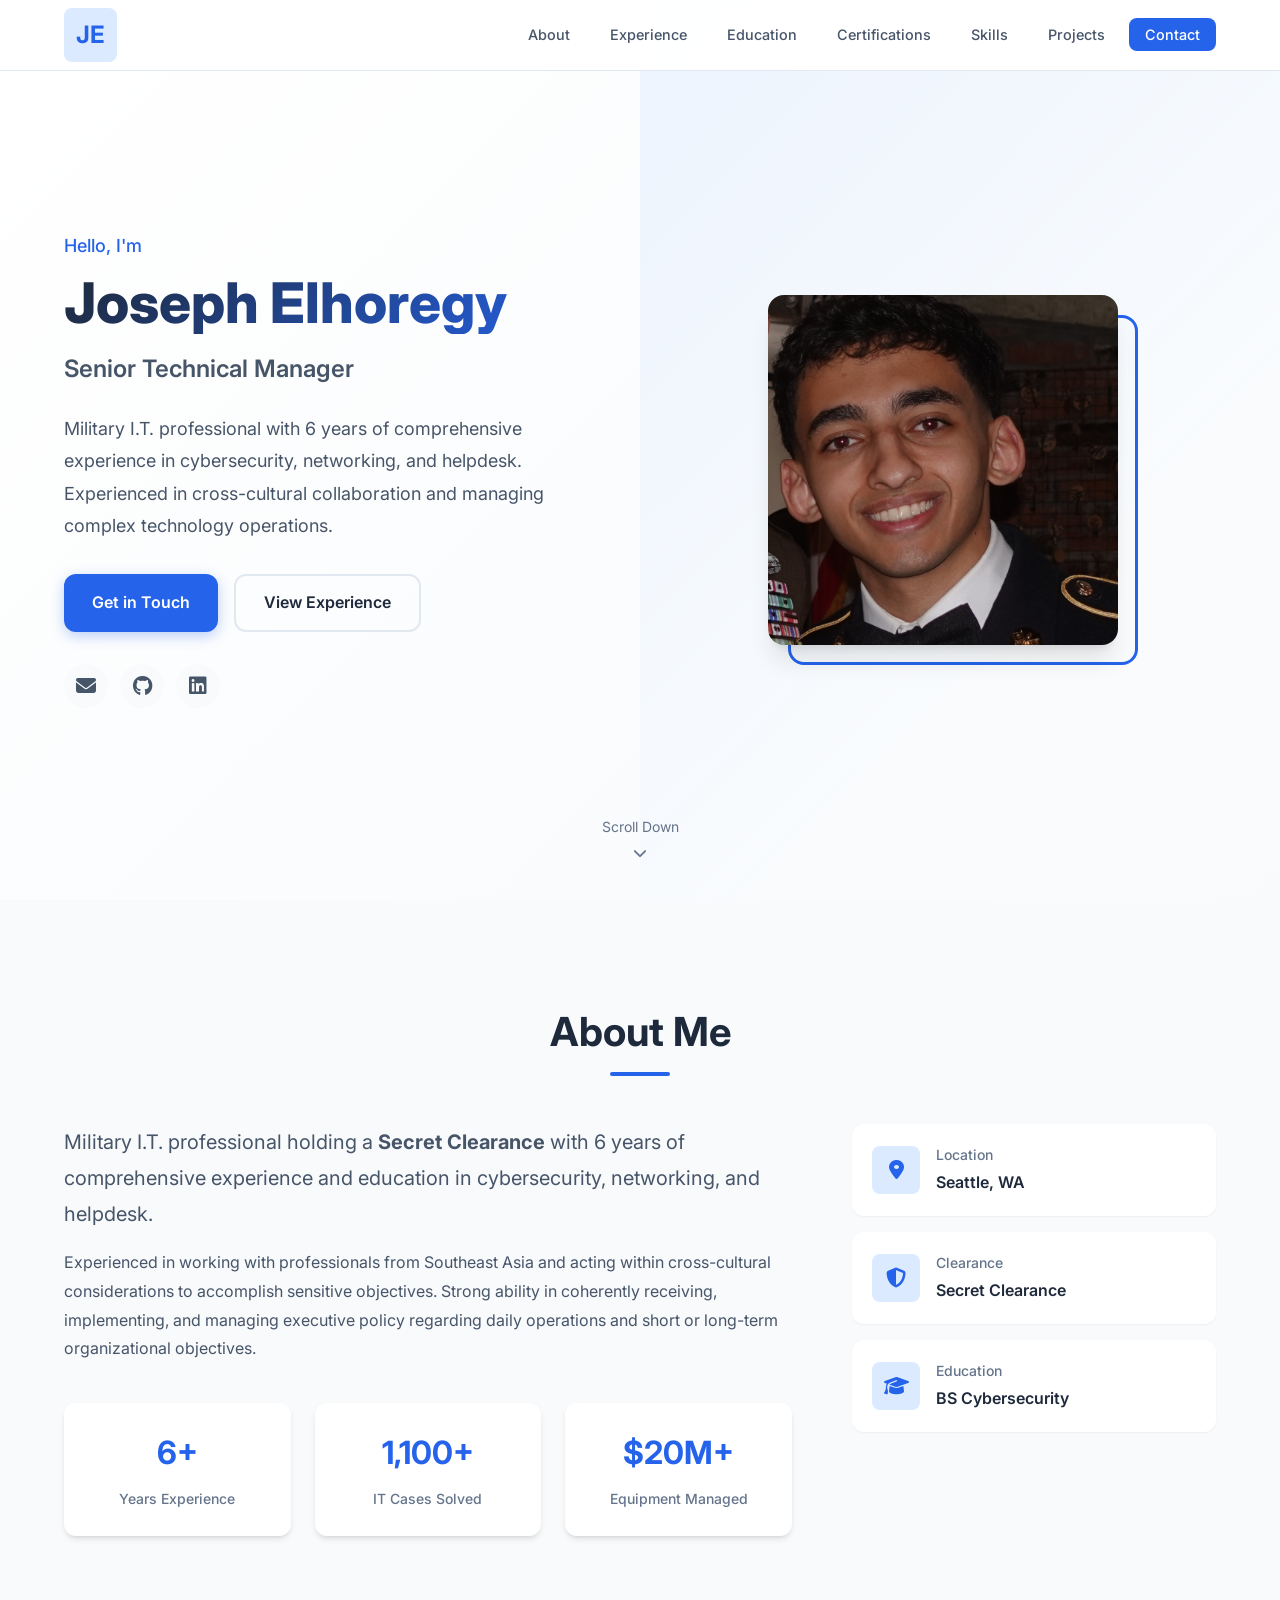
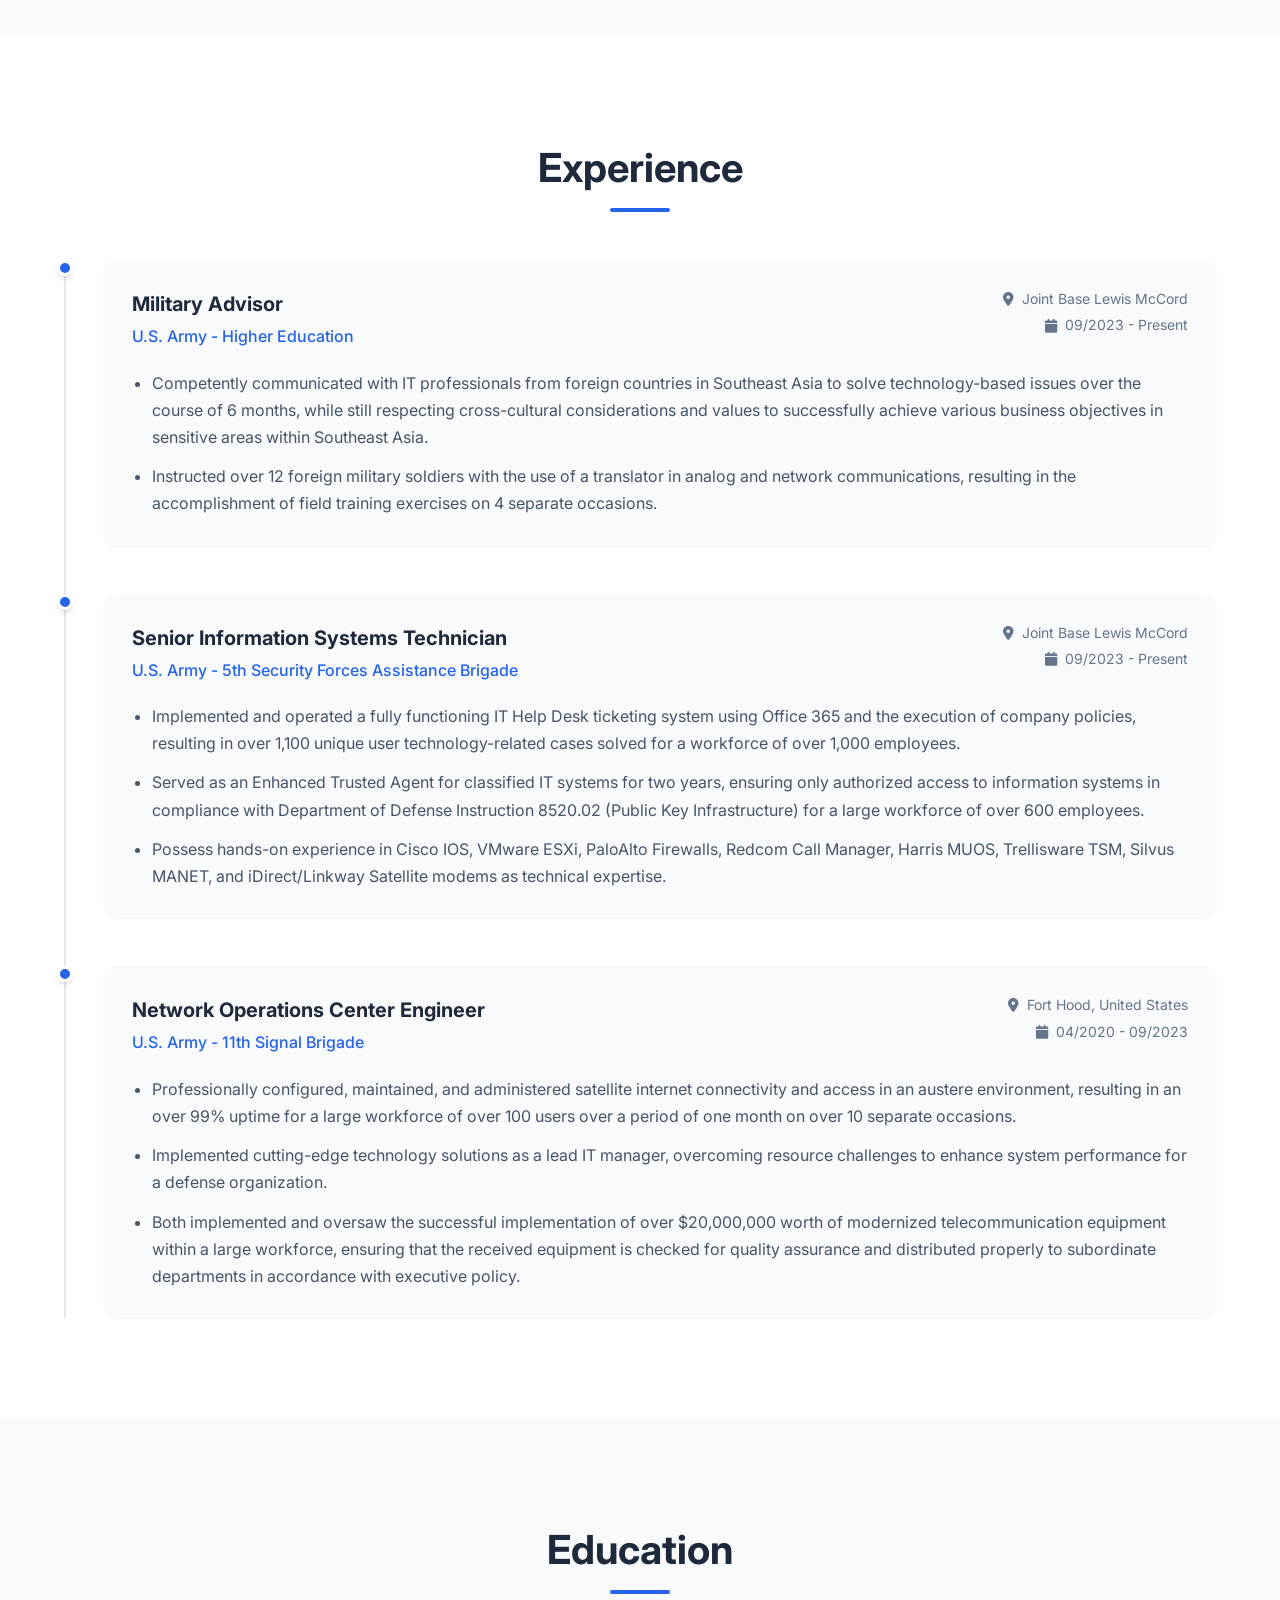
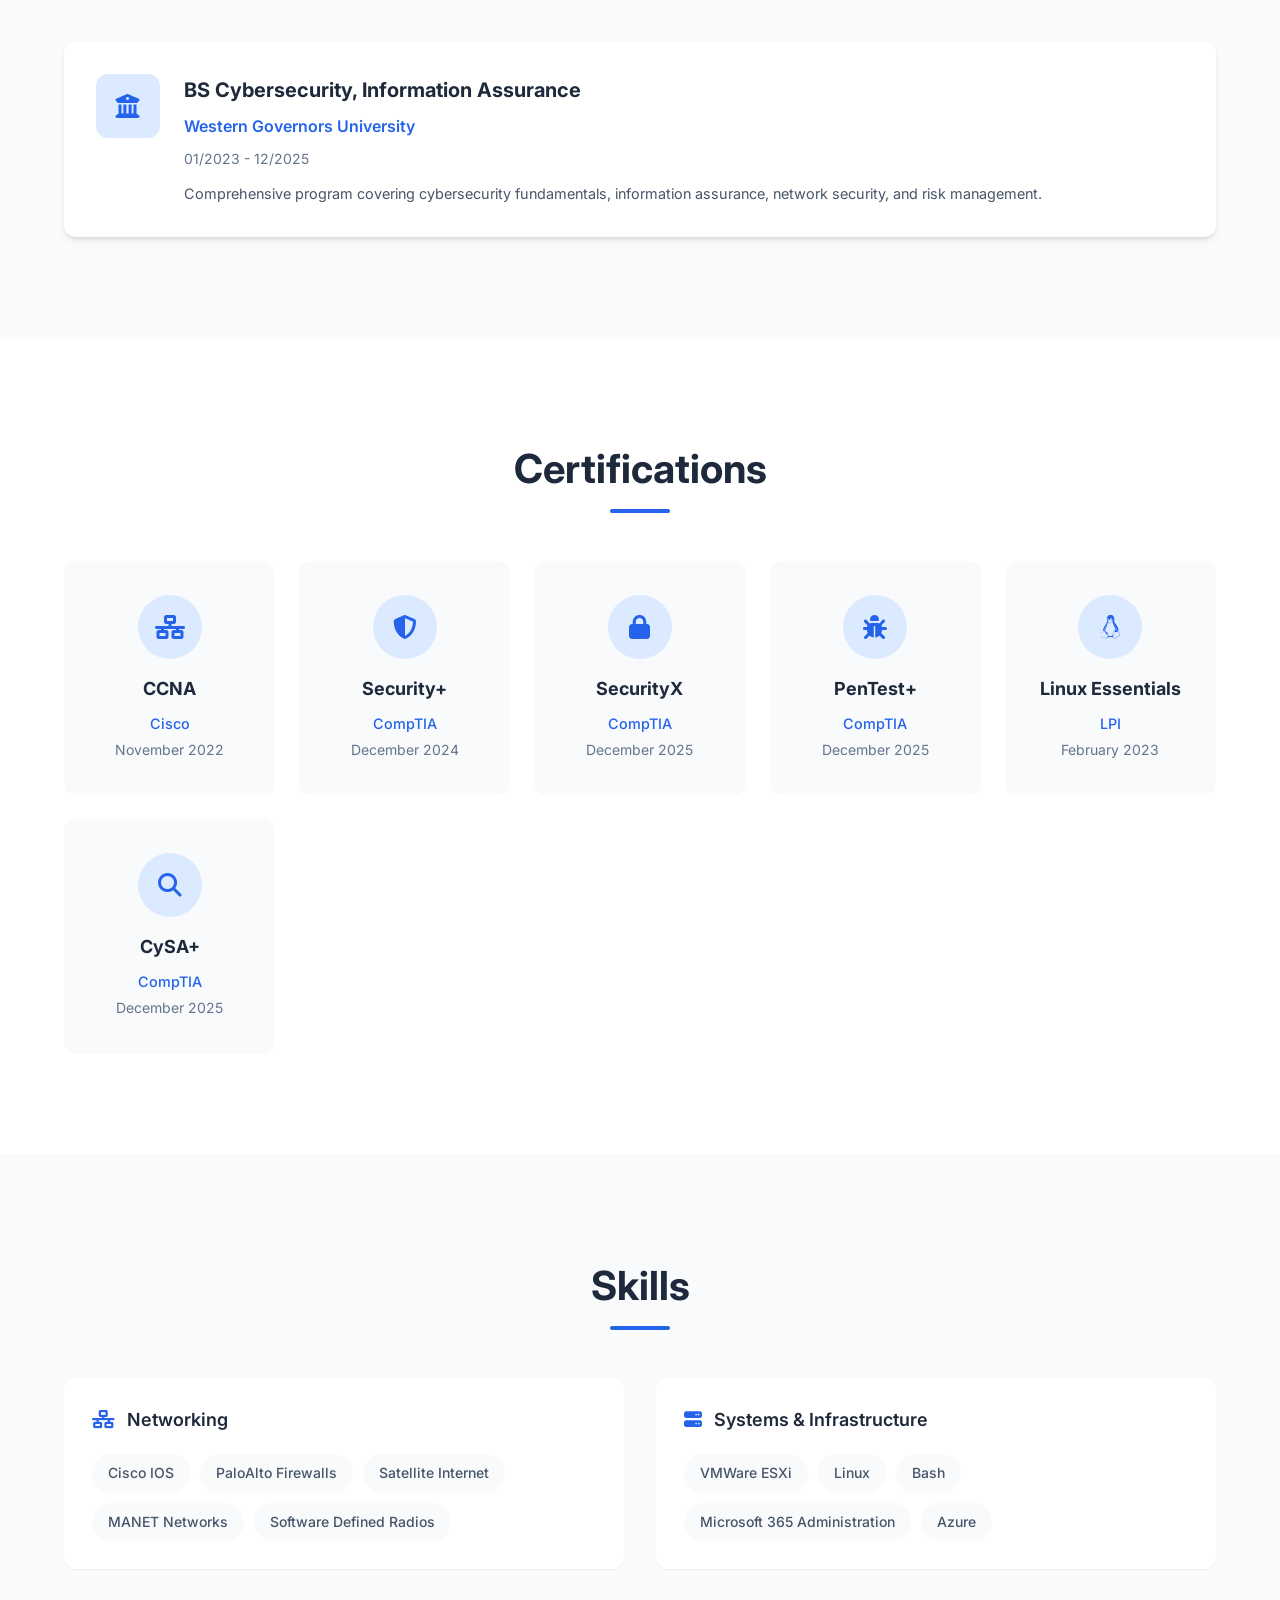
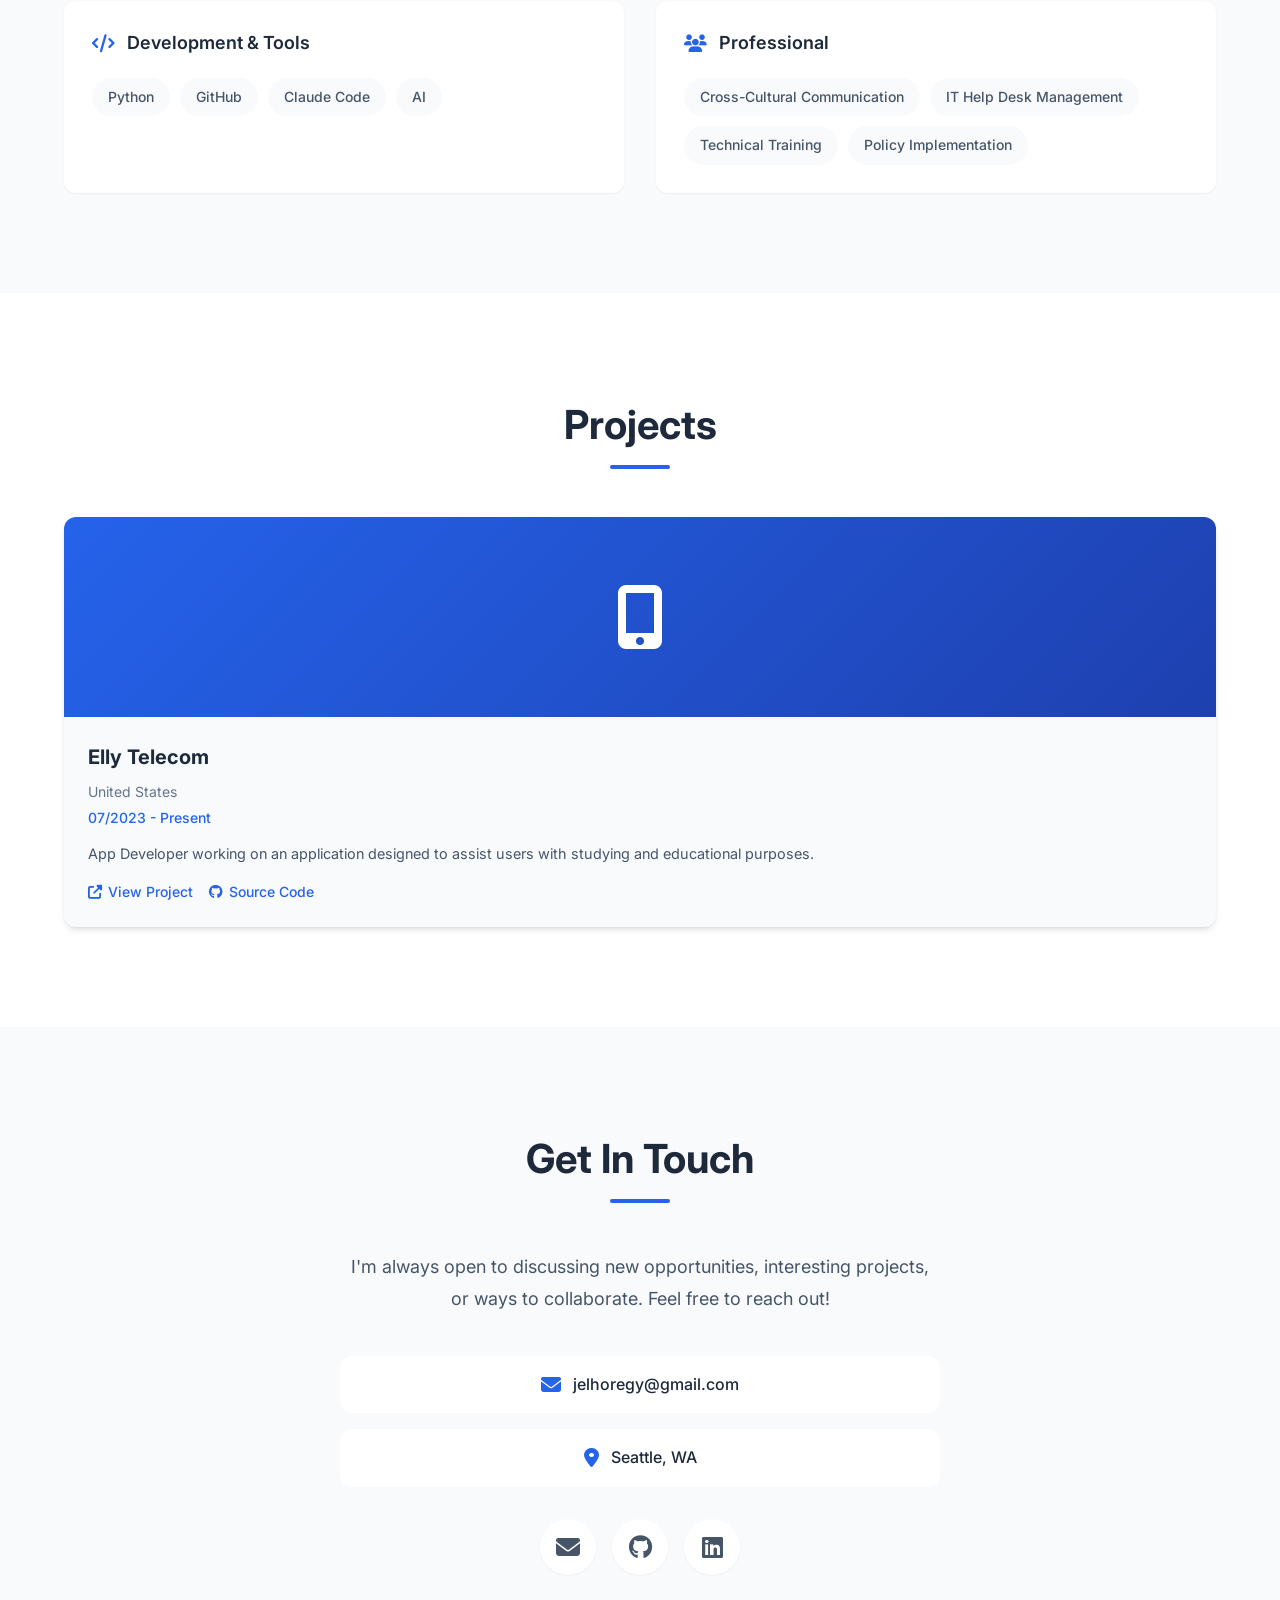
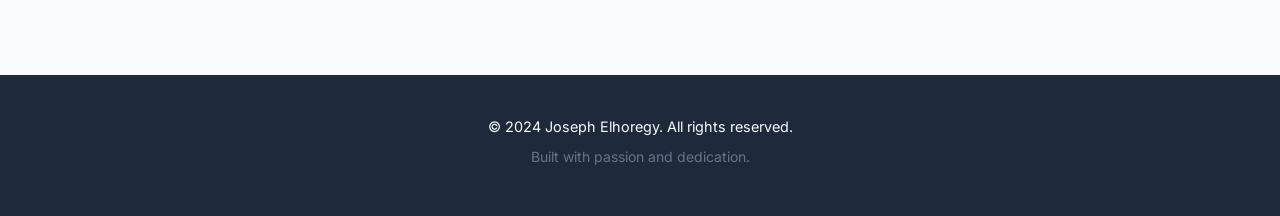
==== commit f927646d: "Update email address and remove phone number - Changed email from joehoregy2@gmail.com to jelhoregy@" ====
--- a/about-joseph/index.html
+++ b/about-joseph/index.html
@@ -70,7 +70,7 @@
                     </div>
                     <div class="hero-social">
                         <!-- Edit your social links here -->
-                        <a href="mailto:joehoregy2@gmail.com" class="social-link" aria-label="Email">
+                        <a href="mailto:jelhoregy@gmail.com" class="social-link" aria-label="Email">
                             <i class="fas fa-envelope"></i>
                         </a>
                         <a href="https://github.com/jpegyptian" class="social-link" target="_blank" aria-label="GitHub">
@@ -441,13 +441,9 @@
                         or ways to collaborate. Feel free to reach out!
                     </p>
                     <div class="contact-methods">
-                        <a href="mailto:joehoregy2@gmail.com" class="contact-method">
+                        <a href="mailto:jelhoregy@gmail.com" class="contact-method">
                             <i class="fas fa-envelope"></i>
-                            <span>joehoregy2@gmail.com</span>
-                        </a>
-                        <a href="tel:732-570-1804" class="contact-method">
-                            <i class="fas fa-phone"></i>
-                            <span>732-570-1804</span>
+                            <span>jelhoregy@gmail.com</span>
                         </a>
                         <div class="contact-method">
                             <i class="fas fa-map-marker-alt"></i>
@@ -455,7 +451,7 @@
                         </div>
                     </div>
                     <div class="contact-social">
-                        <a href="mailto:joehoregy2@gmail.com" class="social-btn" aria-label="Email">
+                        <a href="mailto:jelhoregy@gmail.com" class="social-btn" aria-label="Email">
                             <i class="fas fa-envelope"></i>
                         </a>
                         <a href="https://github.com/jpegyptian" class="social-btn" target="_blank" aria-label="GitHub">
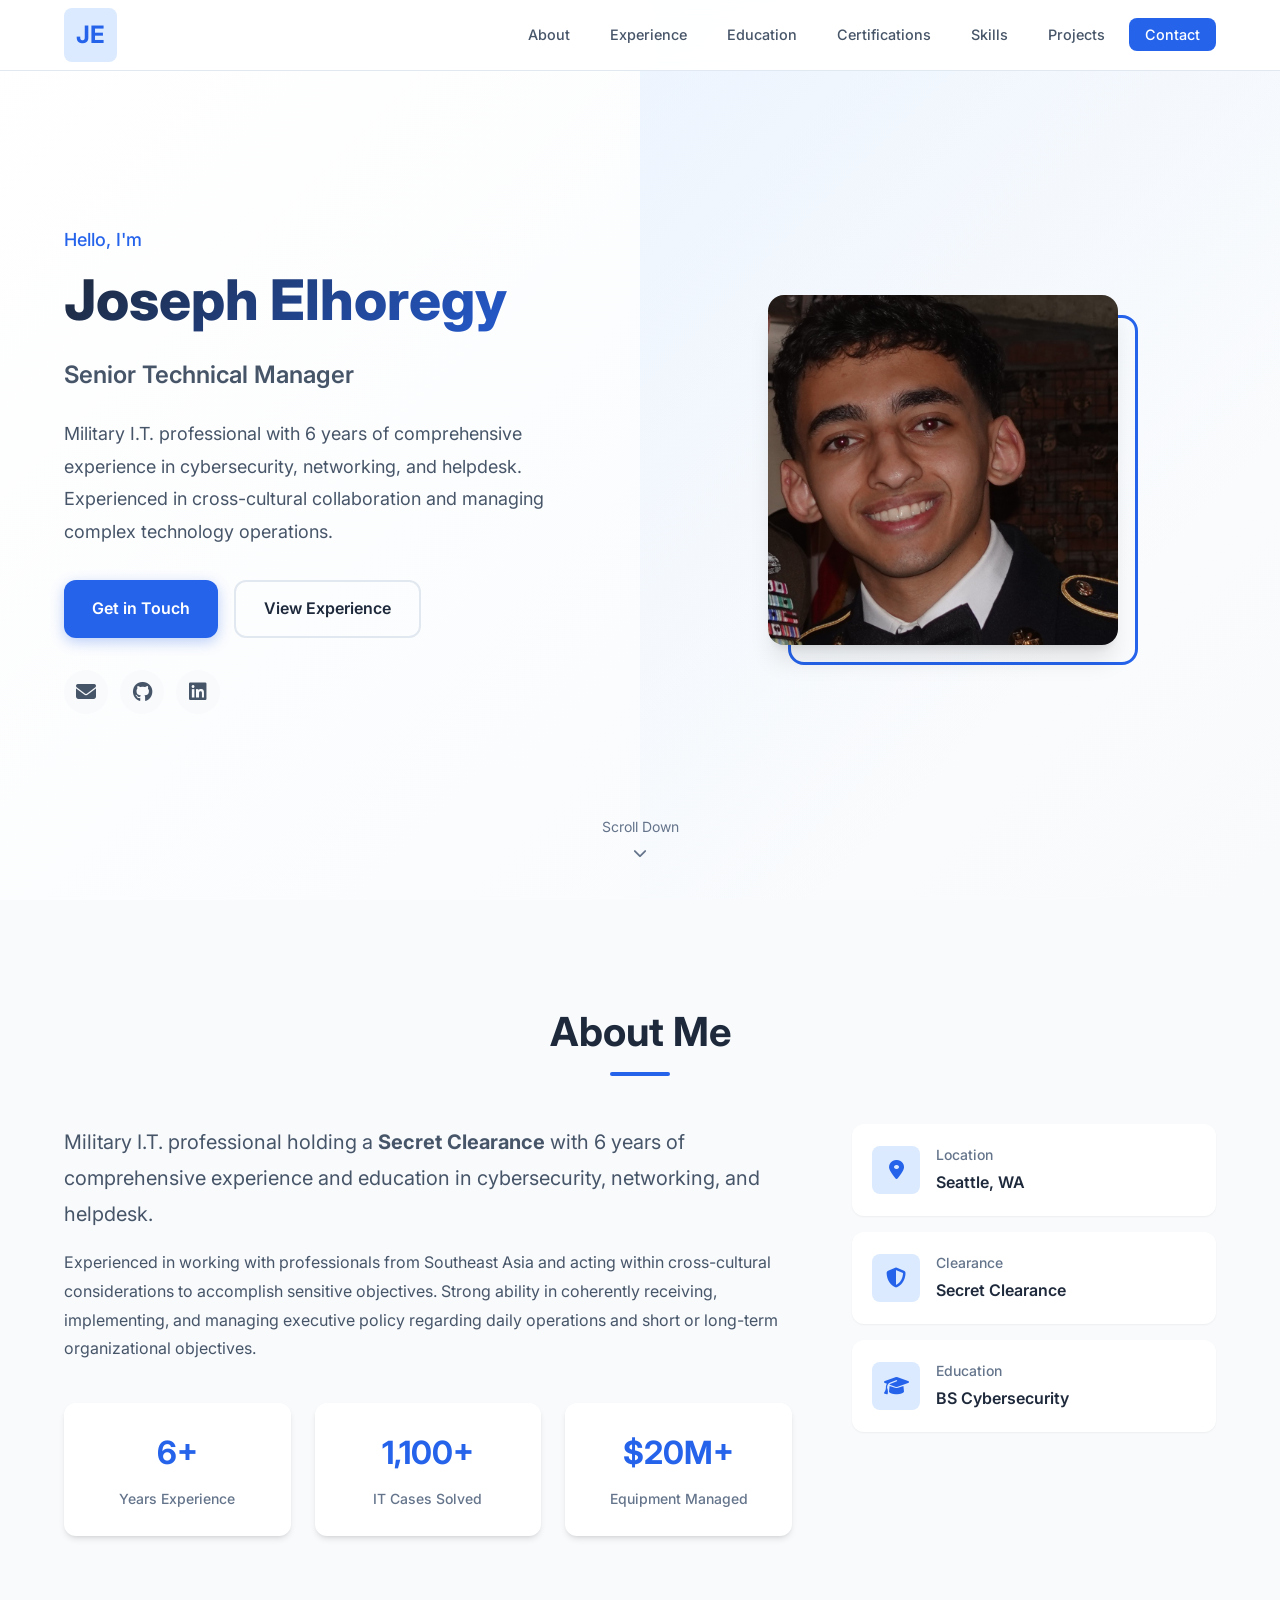
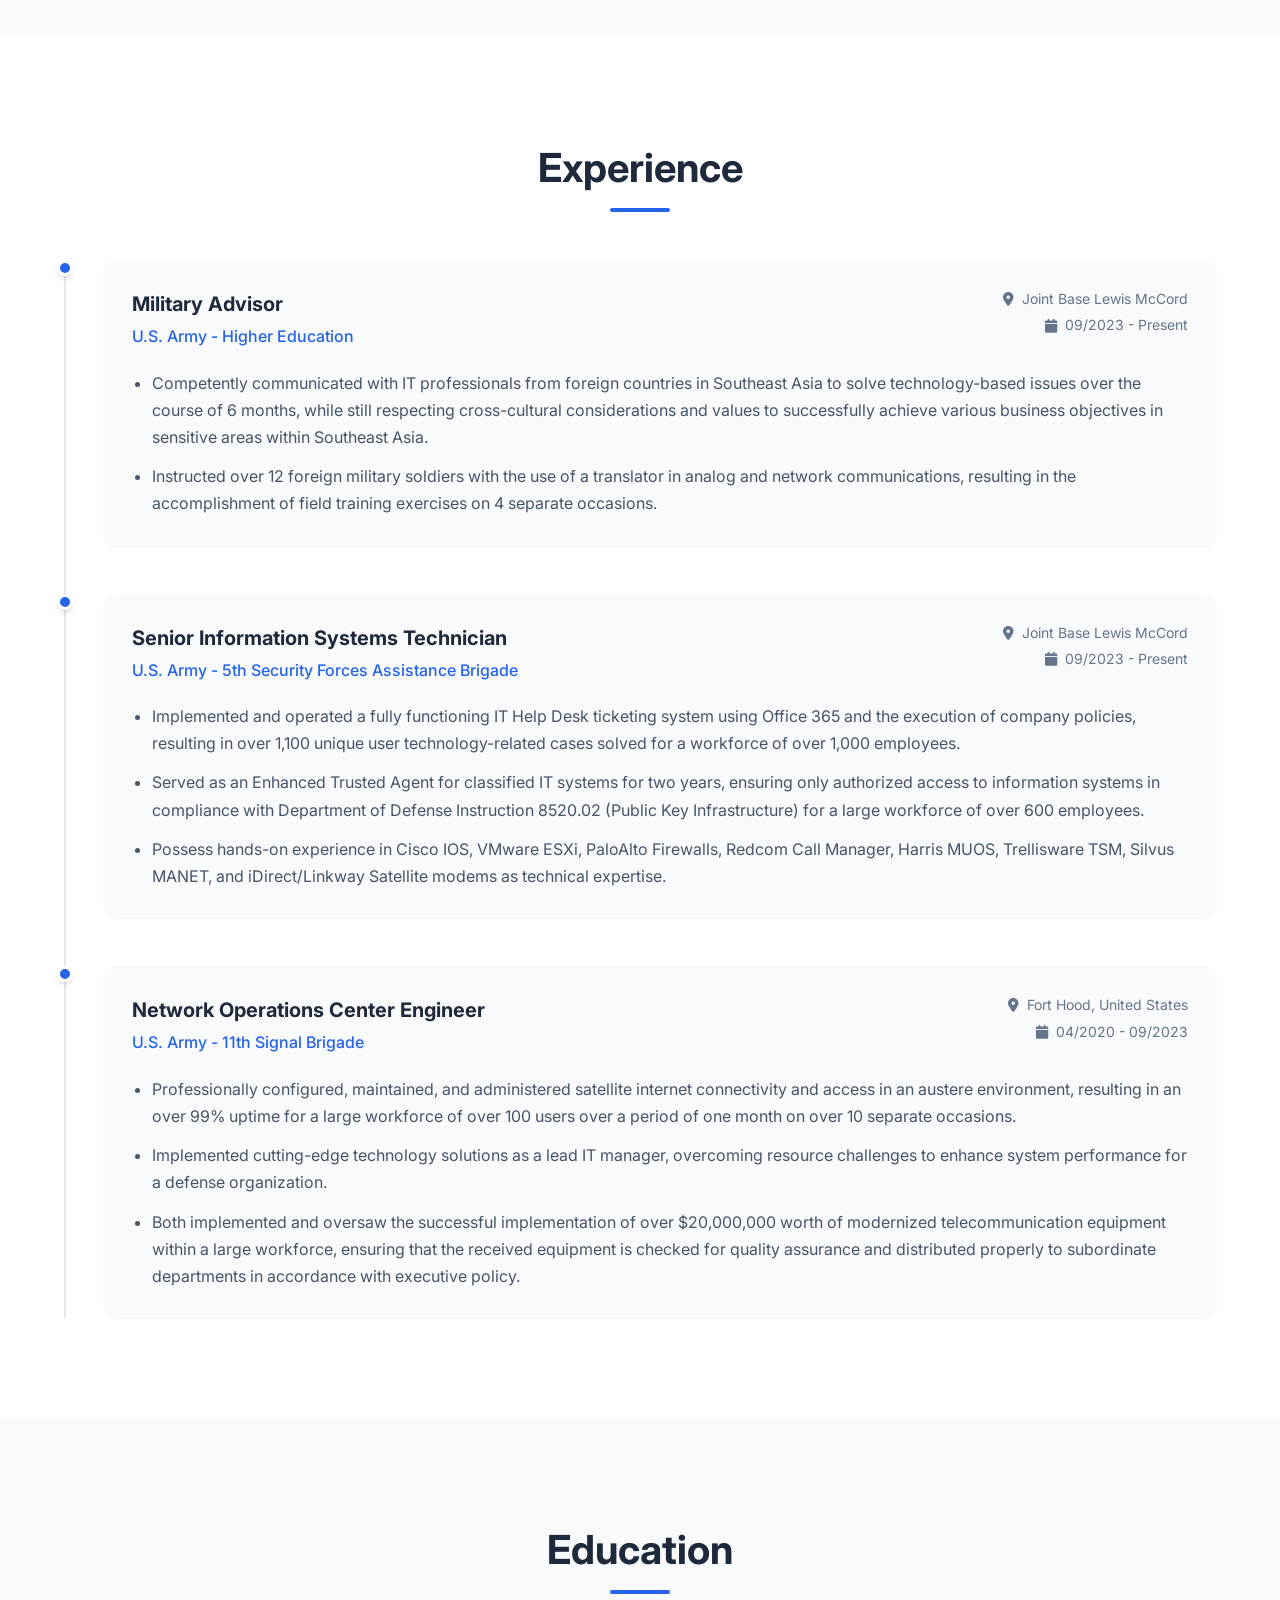
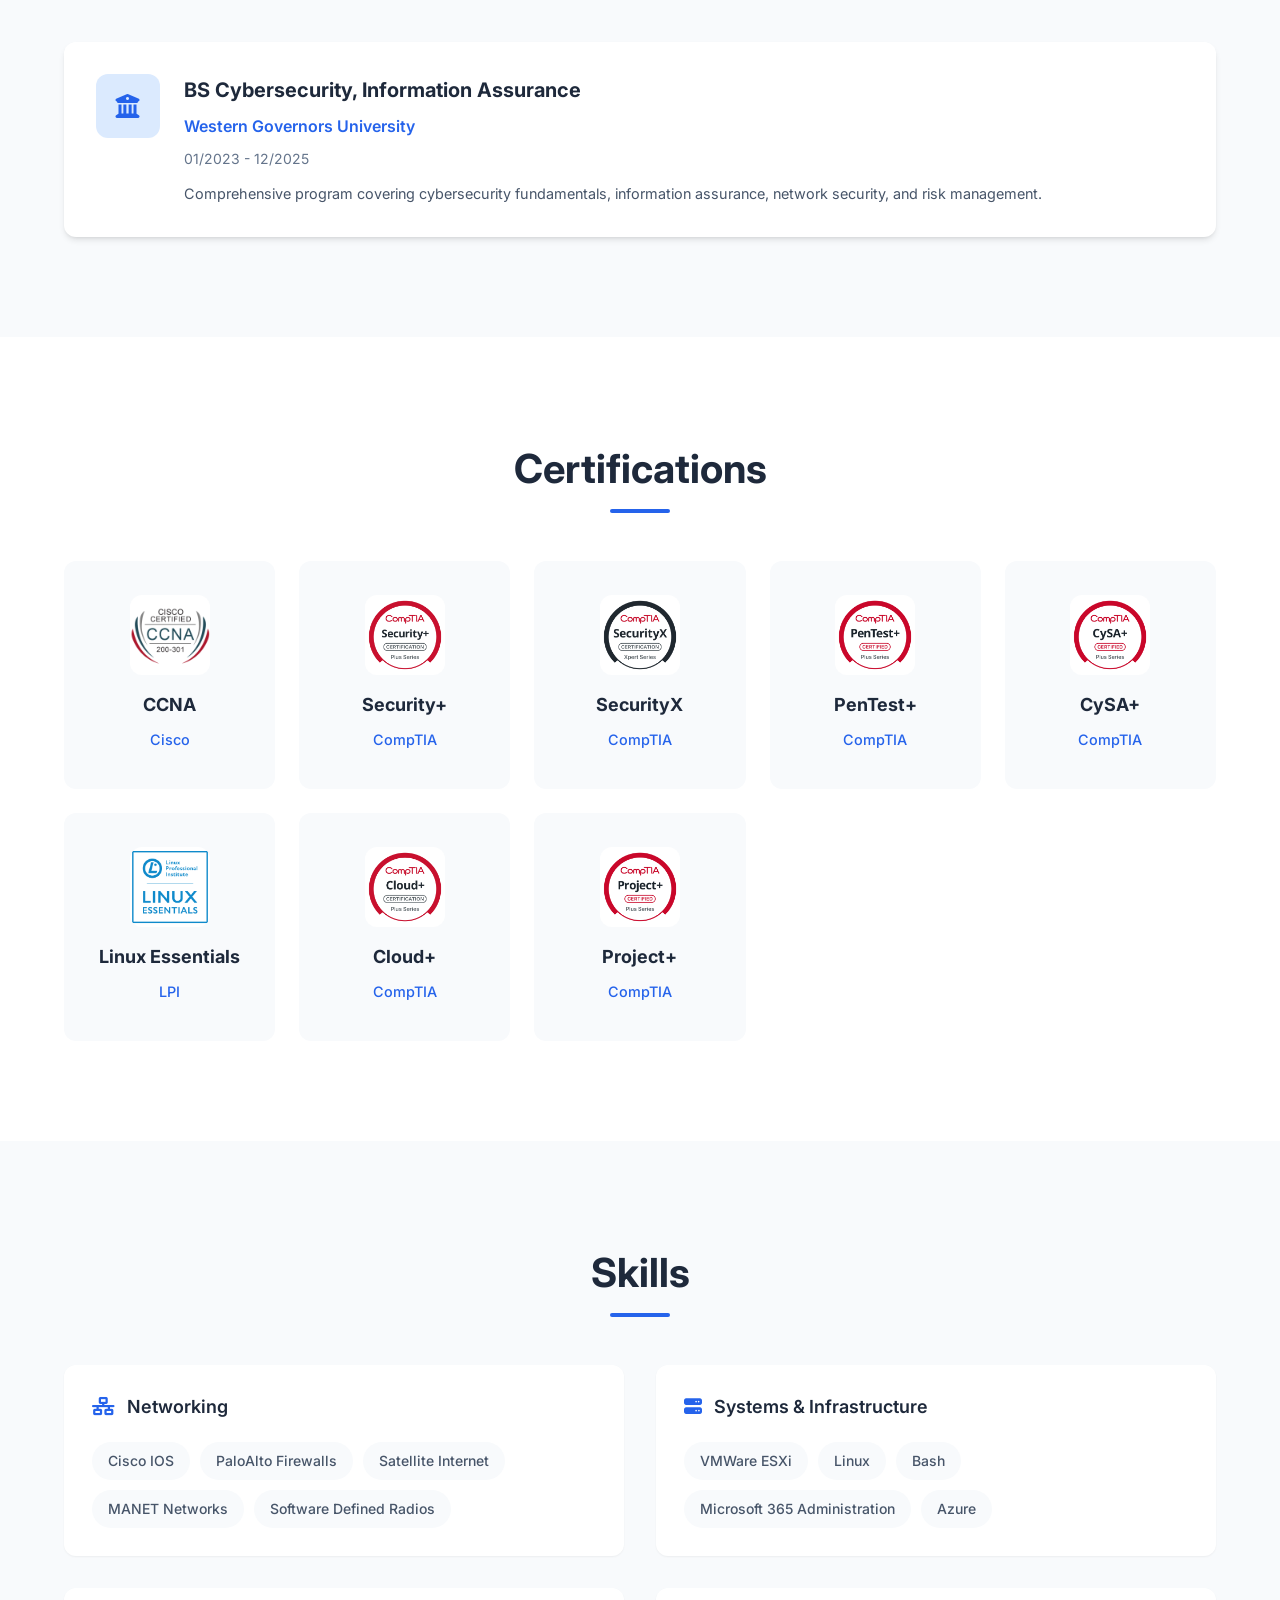
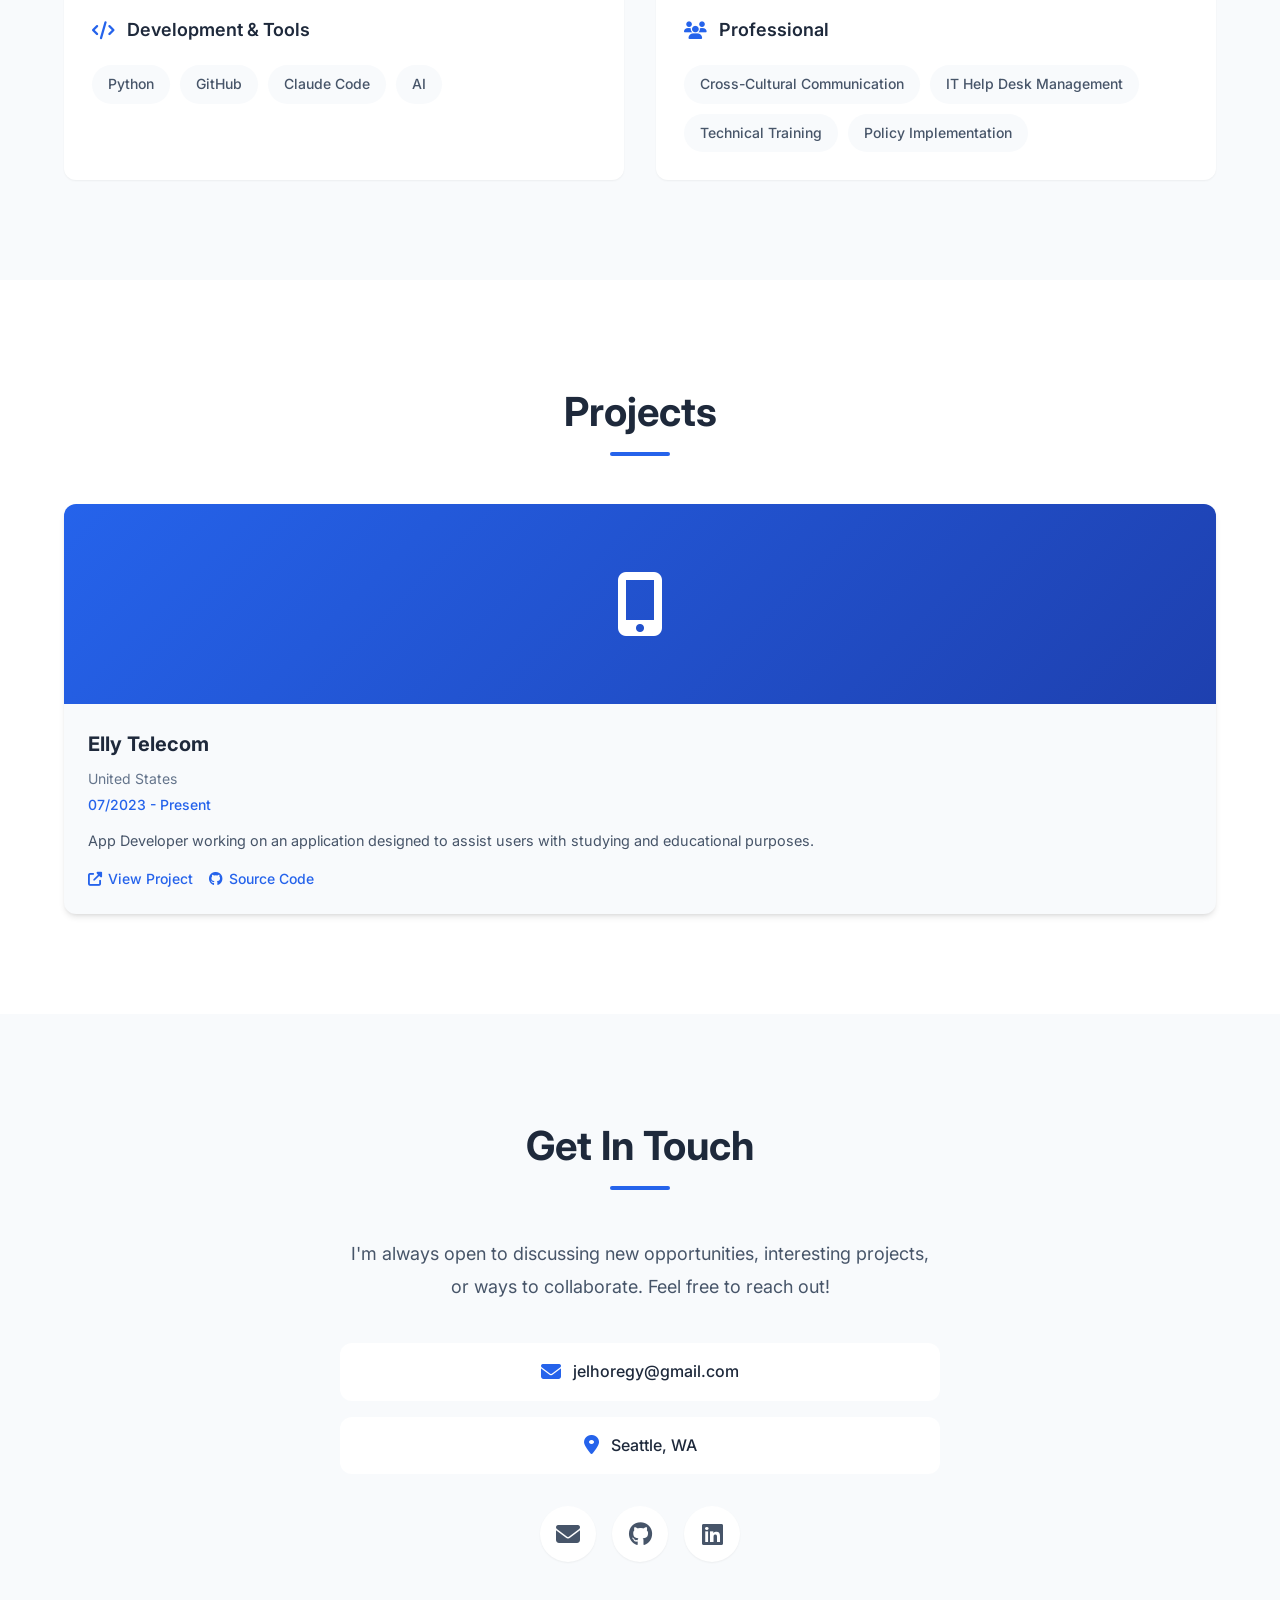
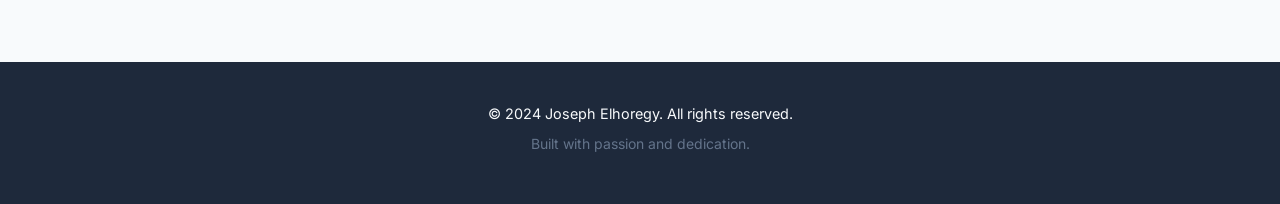
==== commit 71baa1be: "Update certifications with logo images - Replace Font Awesome icons with actual certification logo i" ====
--- a/about-joseph/index.html
+++ b/about-joseph/index.html
@@ -278,56 +278,66 @@
 
                 <div class="cert-card">
                     <div class="cert-logo">
-                        <i class="fas fa-network-wired"></i>
+                        <img src="assets/images/certs/ccna.jpg" alt="CCNA">
                     </div>
                     <h3 class="cert-name">CCNA</h3>
                     <p class="cert-issuer">Cisco</p>
-                    <p class="cert-date">November 2022</p>
-                </div>
-
-                <div class="cert-card">
-                    <div class="cert-logo">
-                        <i class="fas fa-shield-alt"></i>
+                </div>
+
+                <div class="cert-card">
+                    <div class="cert-logo">
+                        <img src="assets/images/certs/securityplus.jpg" alt="Security+">
                     </div>
                     <h3 class="cert-name">Security+</h3>
                     <p class="cert-issuer">CompTIA</p>
-                    <p class="cert-date">December 2024</p>
-                </div>
-
-                <div class="cert-card">
-                    <div class="cert-logo">
-                        <i class="fas fa-lock"></i>
+                </div>
+
+                <div class="cert-card">
+                    <div class="cert-logo">
+                        <img src="assets/images/certs/securityx.jpg" alt="SecurityX">
                     </div>
                     <h3 class="cert-name">SecurityX</h3>
                     <p class="cert-issuer">CompTIA</p>
-                    <p class="cert-date">December 2025</p>
-                </div>
-
-                <div class="cert-card">
-                    <div class="cert-logo">
-                        <i class="fas fa-bug"></i>
+                </div>
+
+                <div class="cert-card">
+                    <div class="cert-logo">
+                        <img src="assets/images/certs/pentestplus.jpg" alt="PenTest+">
                     </div>
                     <h3 class="cert-name">PenTest+</h3>
                     <p class="cert-issuer">CompTIA</p>
-                    <p class="cert-date">December 2025</p>
-                </div>
-
-                <div class="cert-card">
-                    <div class="cert-logo">
-                        <i class="fab fa-linux"></i>
+                </div>
+
+                <div class="cert-card">
+                    <div class="cert-logo">
+                        <img src="assets/images/certs/cysaplus.jpg" alt="CySA+">
+                    </div>
+                    <h3 class="cert-name">CySA+</h3>
+                    <p class="cert-issuer">CompTIA</p>
+                </div>
+
+                <div class="cert-card">
+                    <div class="cert-logo">
+                        <img src="assets/images/certs/linuxessentials.jpg" alt="Linux Essentials">
                     </div>
                     <h3 class="cert-name">Linux Essentials</h3>
                     <p class="cert-issuer">LPI</p>
-                    <p class="cert-date">February 2023</p>
-                </div>
-
-                <div class="cert-card">
-                    <div class="cert-logo">
-                        <i class="fas fa-search"></i>
-                    </div>
-                    <h3 class="cert-name">CySA+</h3>
-                    <p class="cert-issuer">CompTIA</p>
-                    <p class="cert-date">December 2025</p>
+                </div>
+
+                <div class="cert-card">
+                    <div class="cert-logo">
+                        <img src="assets/images/certs/cloudplus.jpg" alt="Cloud+">
+                    </div>
+                    <h3 class="cert-name">Cloud+</h3>
+                    <p class="cert-issuer">CompTIA</p>
+                </div>
+
+                <div class="cert-card">
+                    <div class="cert-logo">
+                        <img src="assets/images/certs/projectplus.jpg" alt="Project+">
+                    </div>
+                    <h3 class="cert-name">Project+</h3>
+                    <p class="cert-issuer">CompTIA</p>
                 </div>
 
             </div>
--- a/about-joseph/assets/css/style.css
+++ b/about-joseph/assets/css/style.css
@@ -281,8 +281,9 @@
 .hero-name {
     font-size: 3.5rem;
     font-weight: 800;
-    line-height: 1.1;
+    line-height: 1.2;
     margin-bottom: 16px;
+    padding-bottom: 0.1em;
     background: linear-gradient(135deg, var(--text-primary) 0%, var(--primary-color) 100%);
     -webkit-background-clip: text;
     -webkit-text-fill-color: transparent;
@@ -734,16 +735,21 @@
 }
 
 .cert-logo {
-    width: 64px;
-    height: 64px;
+    width: 80px;
+    height: 80px;
     margin: 0 auto 16px;
     display: flex;
     align-items: center;
     justify-content: center;
-    background: var(--primary-light);
-    color: var(--primary-color);
-    border-radius: var(--radius-full);
-    font-size: 1.5rem;
+    background: var(--bg-primary);
+    border-radius: var(--radius-lg);
+    overflow: hidden;
+}
+
+.cert-logo img {
+    width: 100%;
+    height: 100%;
+    object-fit: contain;
 }
 
 .cert-name {
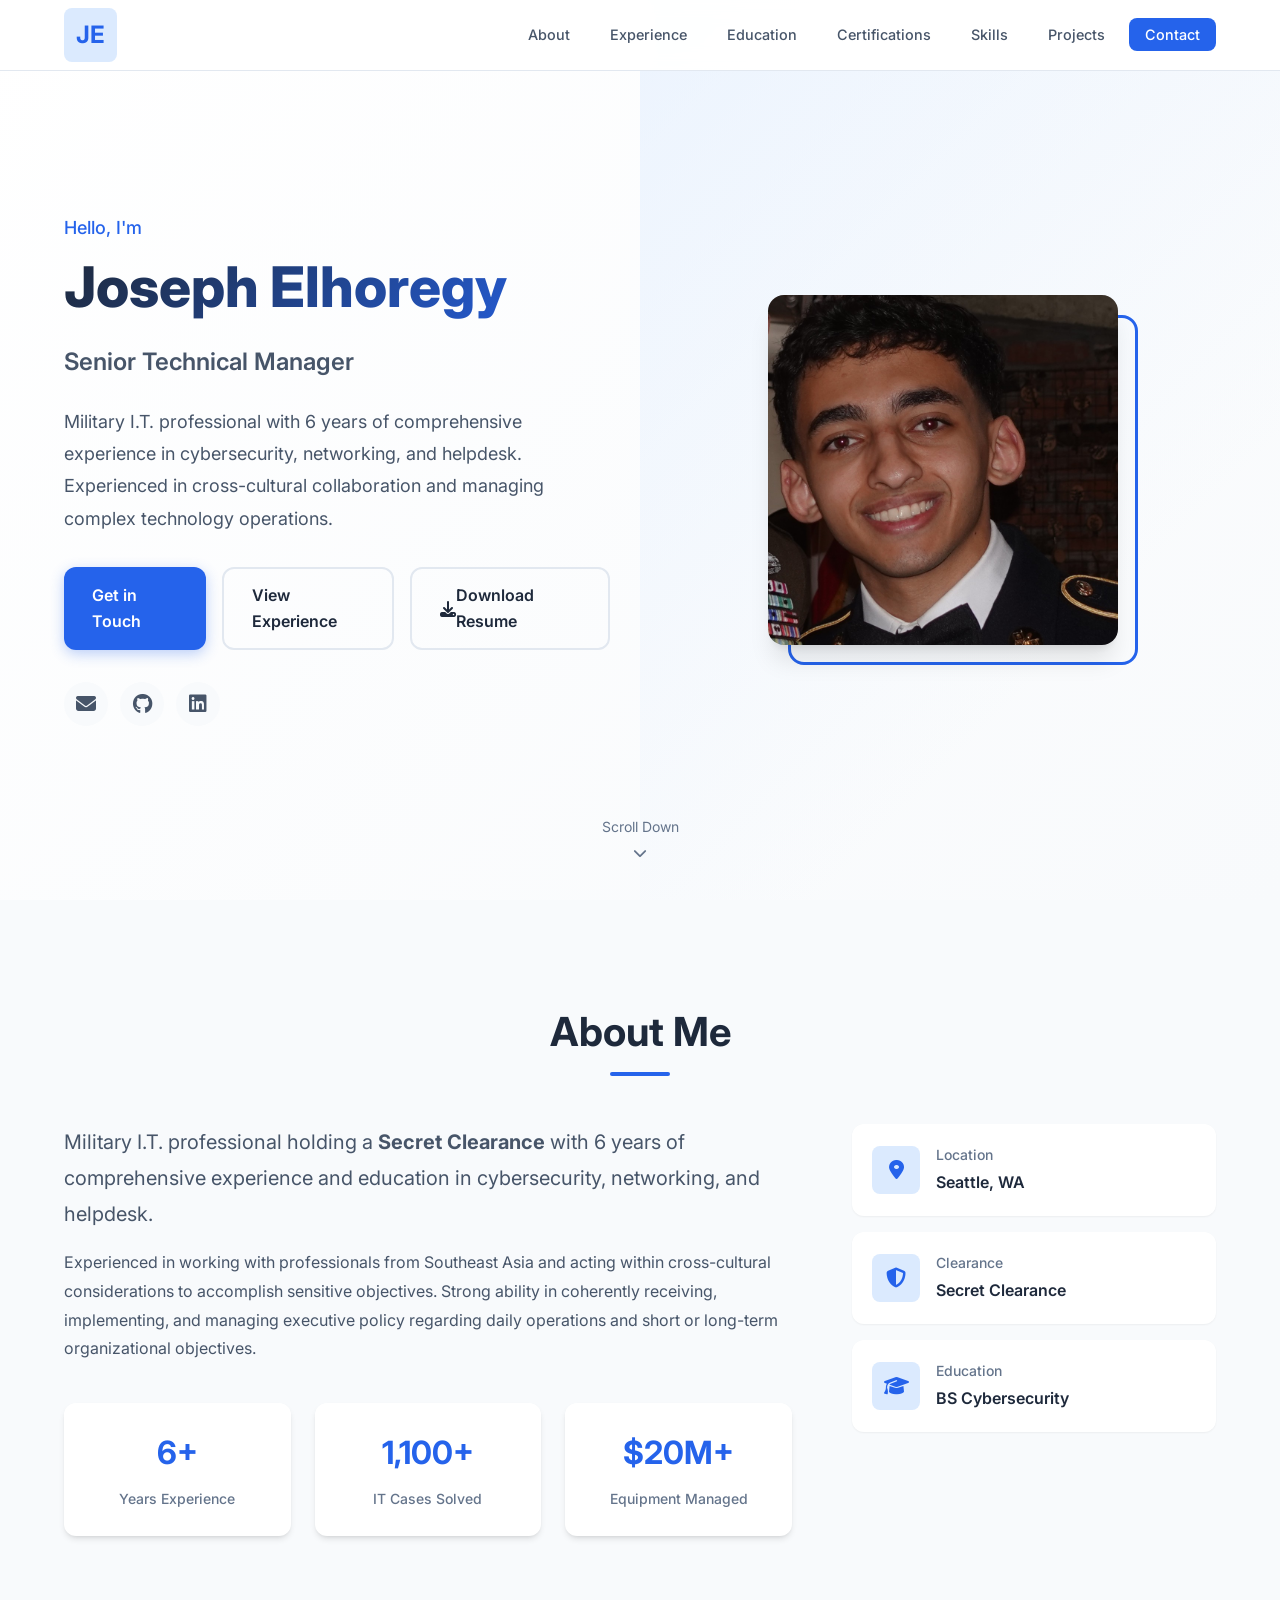
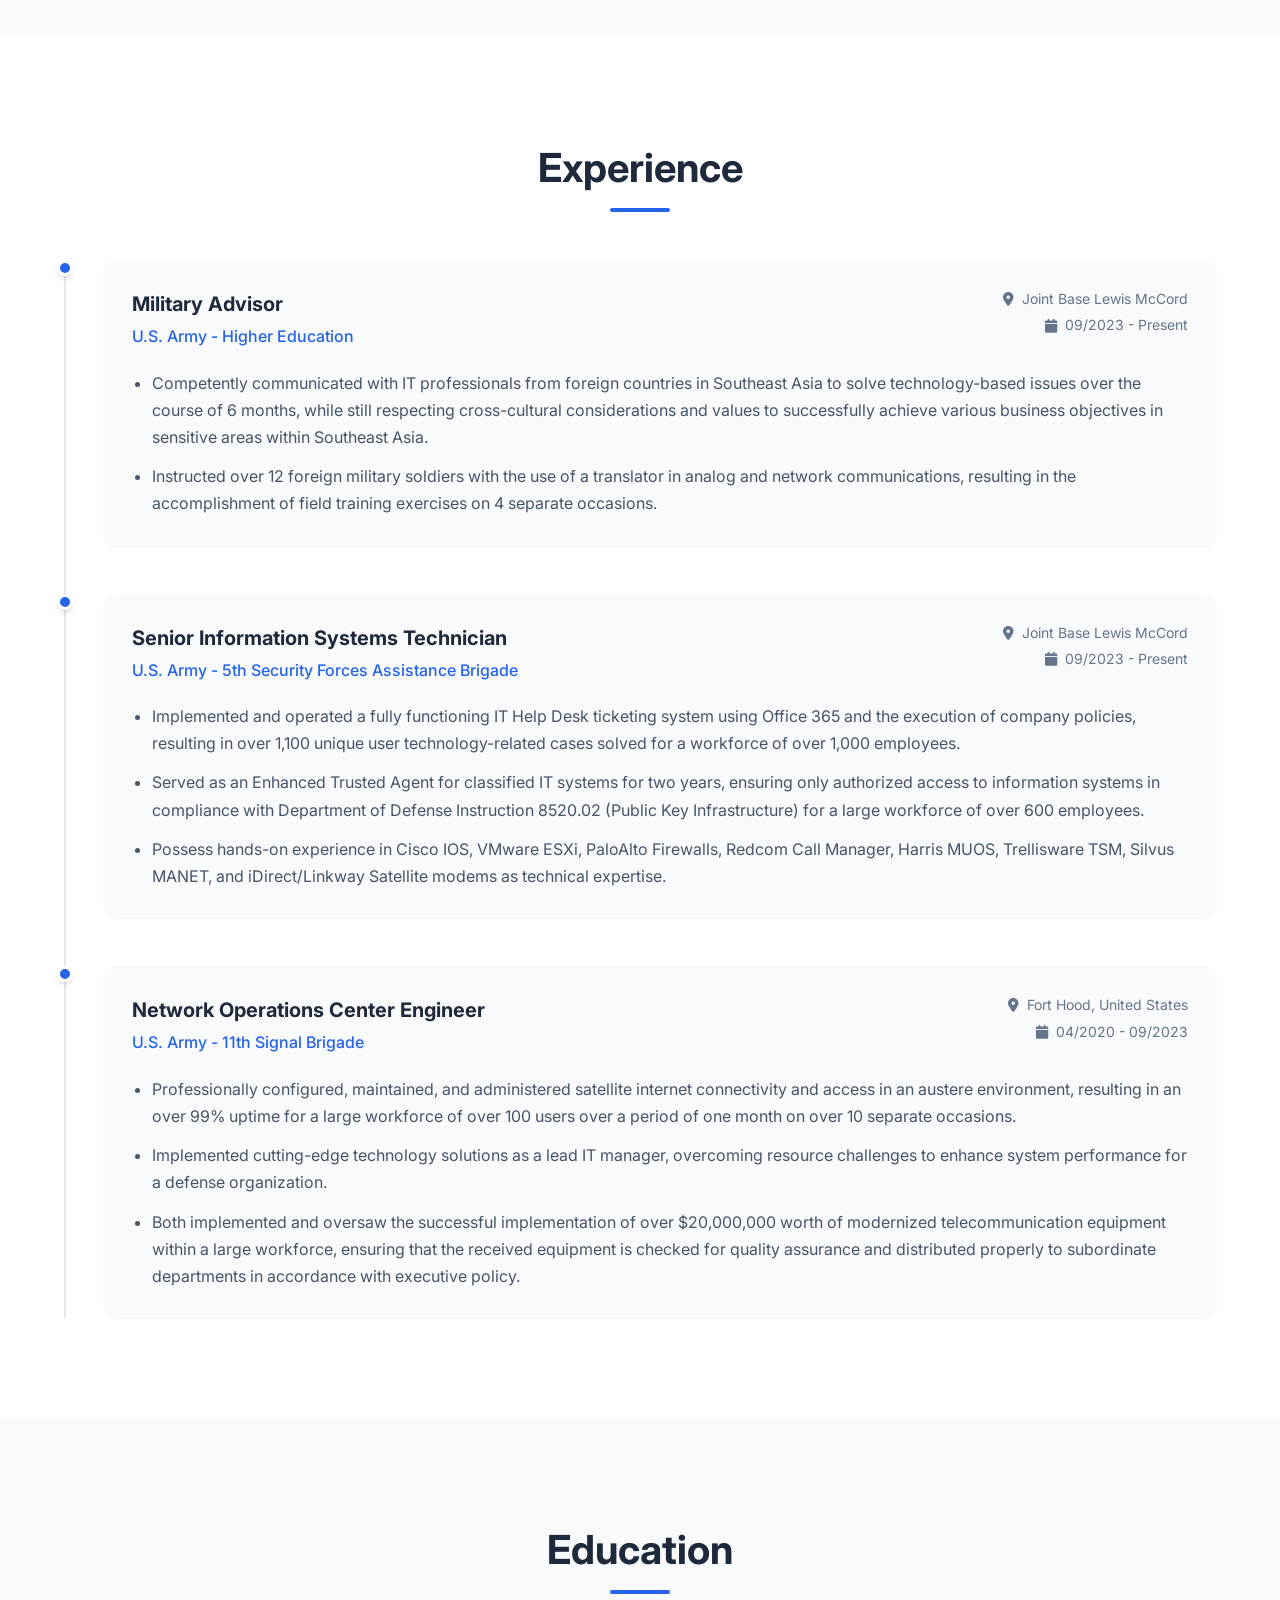
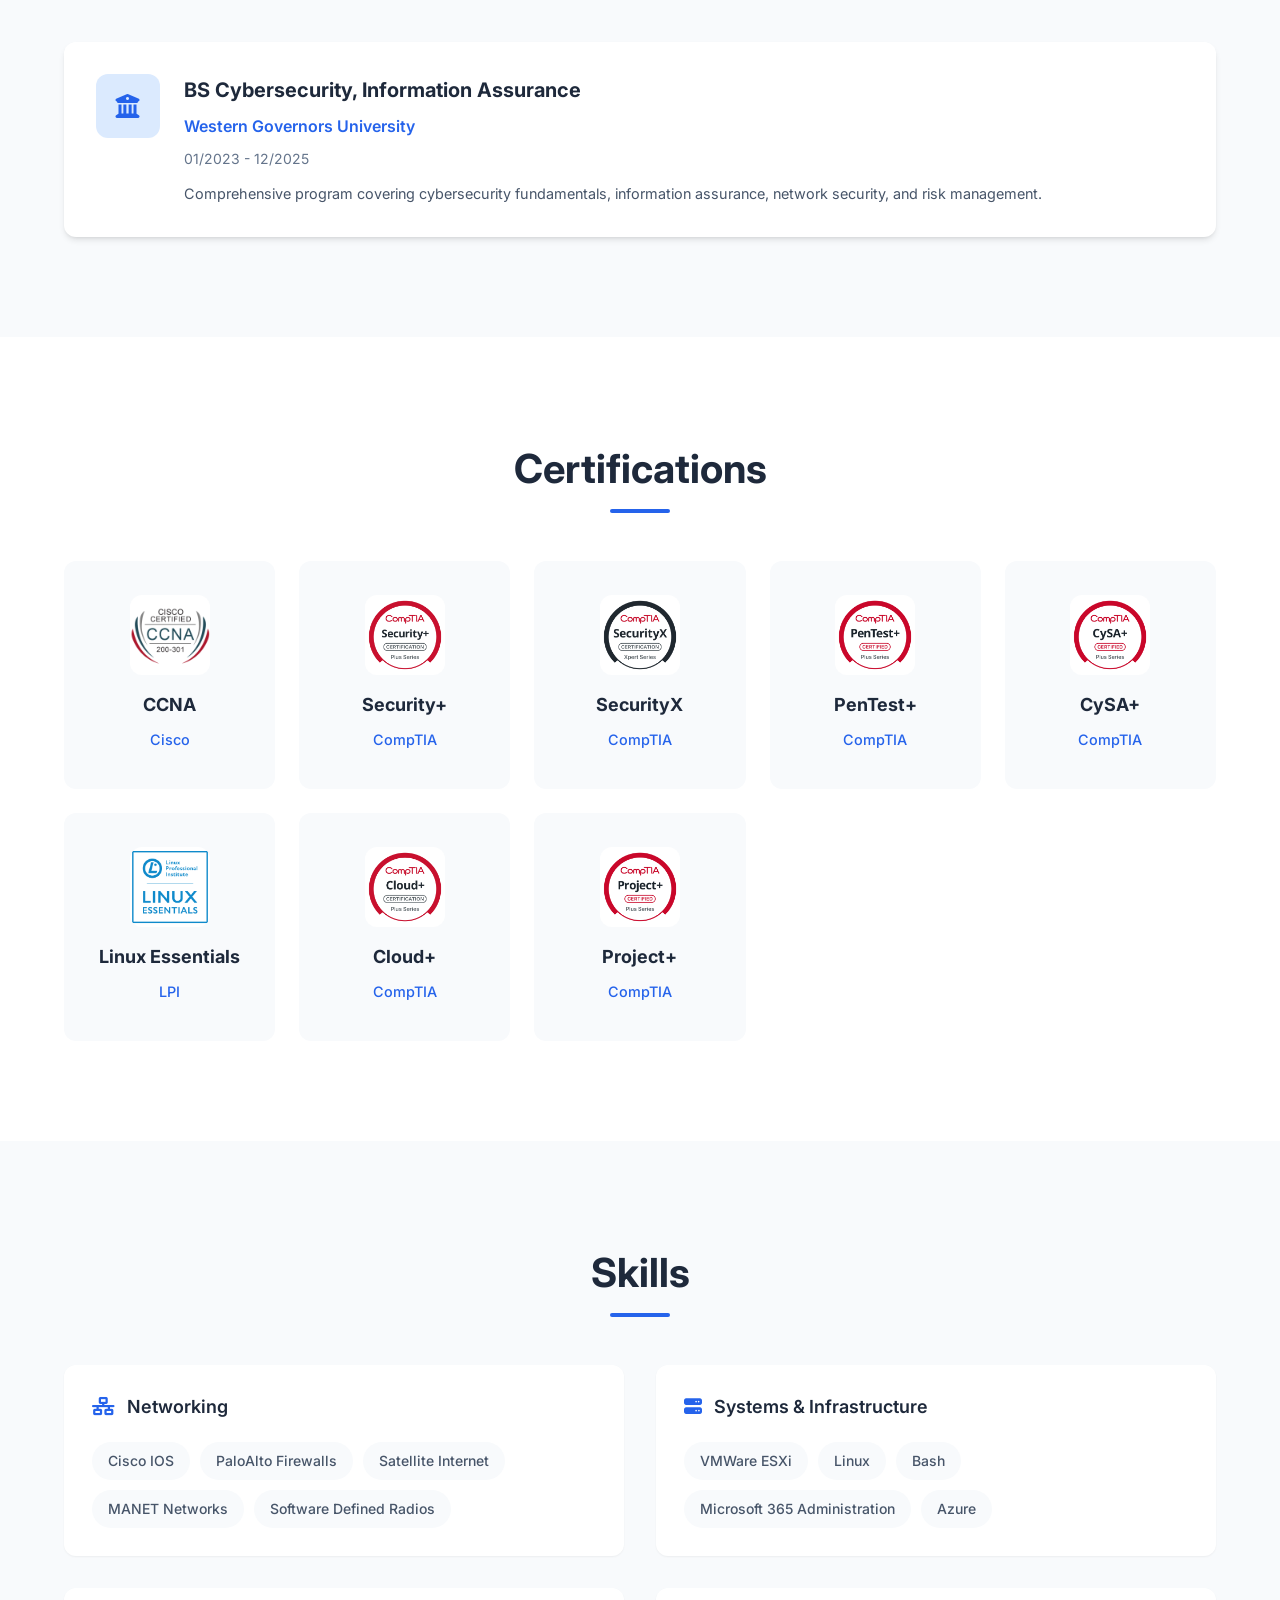
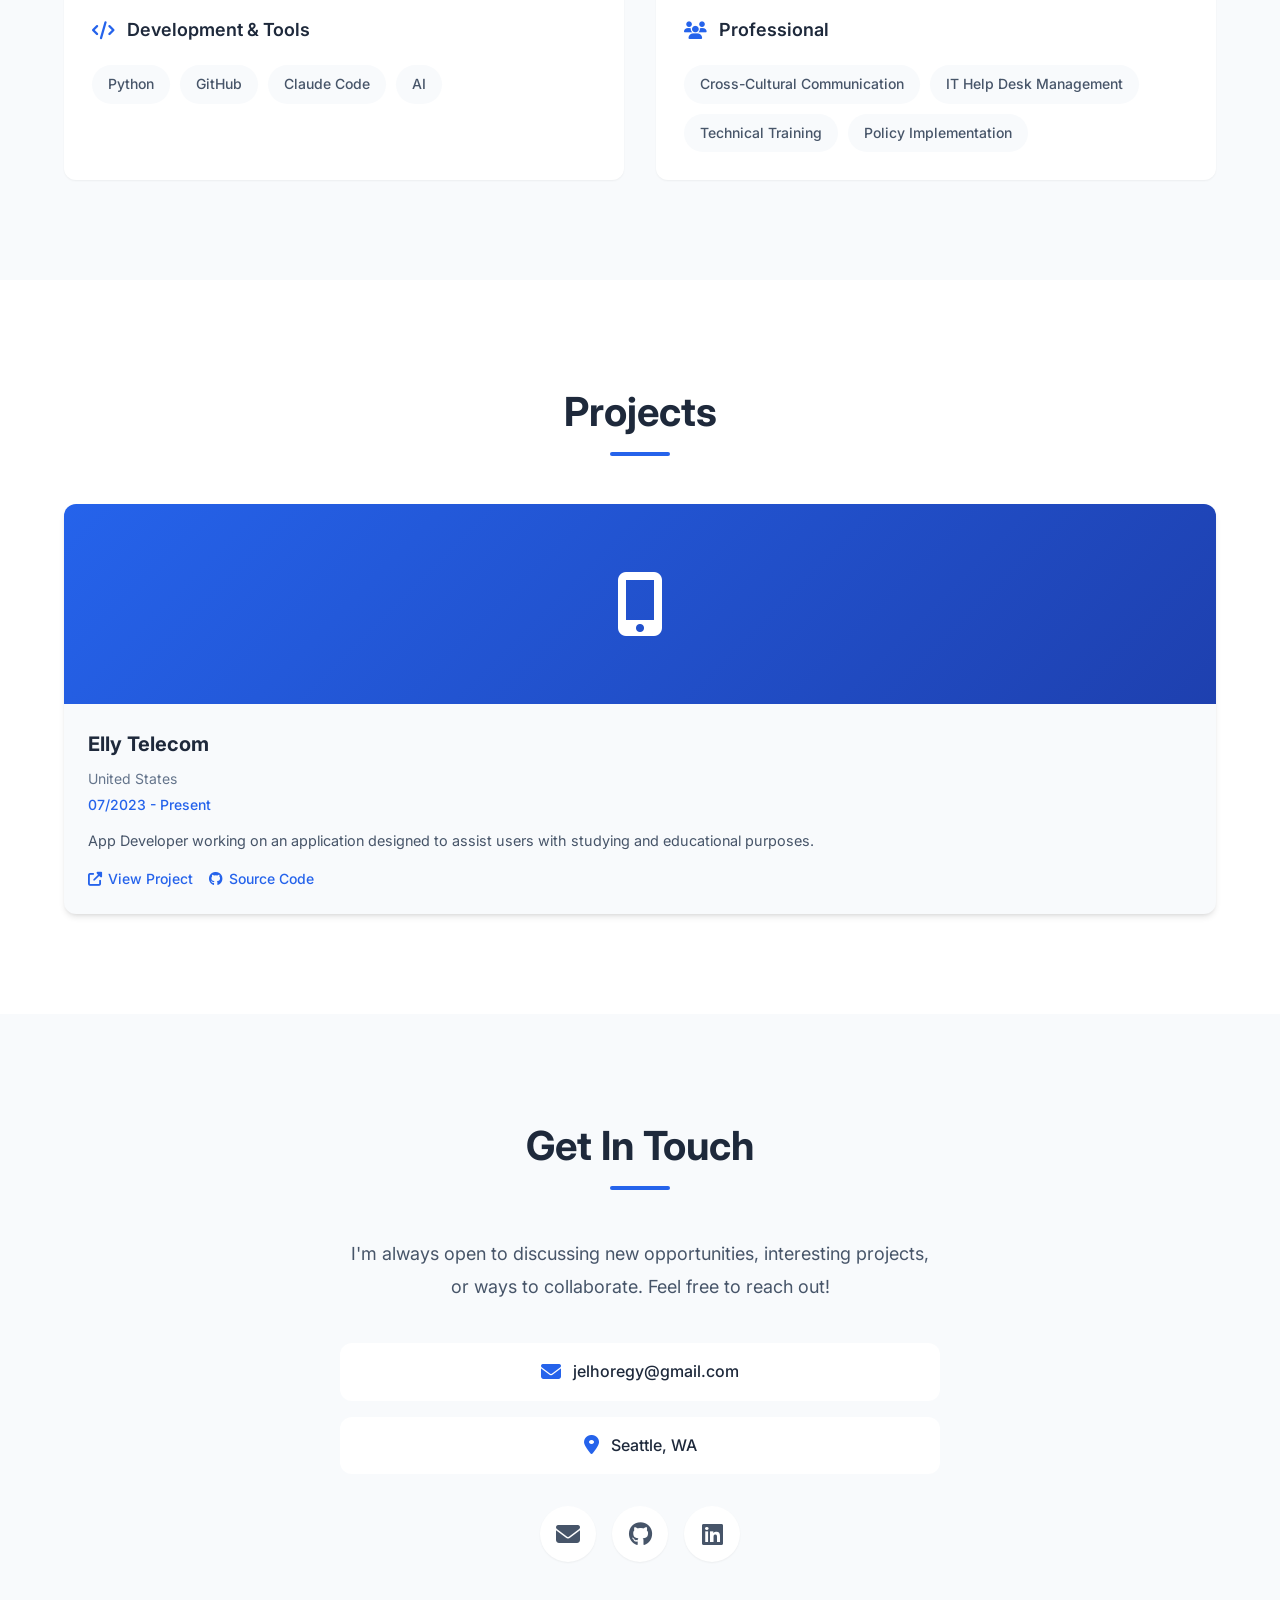
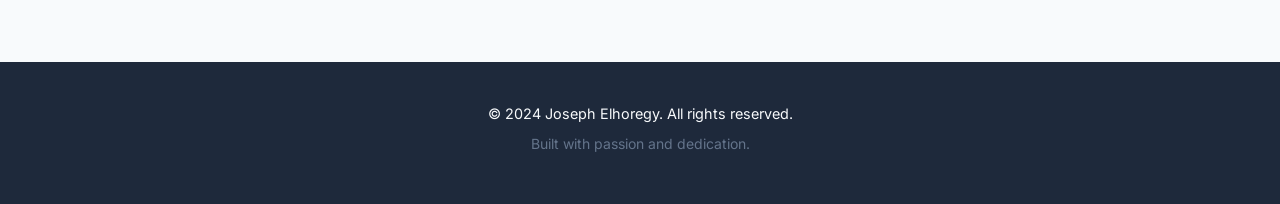
==== commit 71d2bb35: "Add Download Resume button with direct download" ====
--- a/about-joseph/index.html
+++ b/about-joseph/index.html
@@ -67,6 +67,7 @@
                     <div class="hero-buttons">
                         <a href="#contact" class="btn btn-primary">Get in Touch</a>
                         <a href="#experience" class="btn btn-secondary">View Experience</a>
+                        <a href="assets/resume.pdf" class="btn btn-secondary" download><i class="fas fa-download"></i> Download Resume</a>
                     </div>
                     <div class="hero-social">
                         <!-- Edit your social links here -->
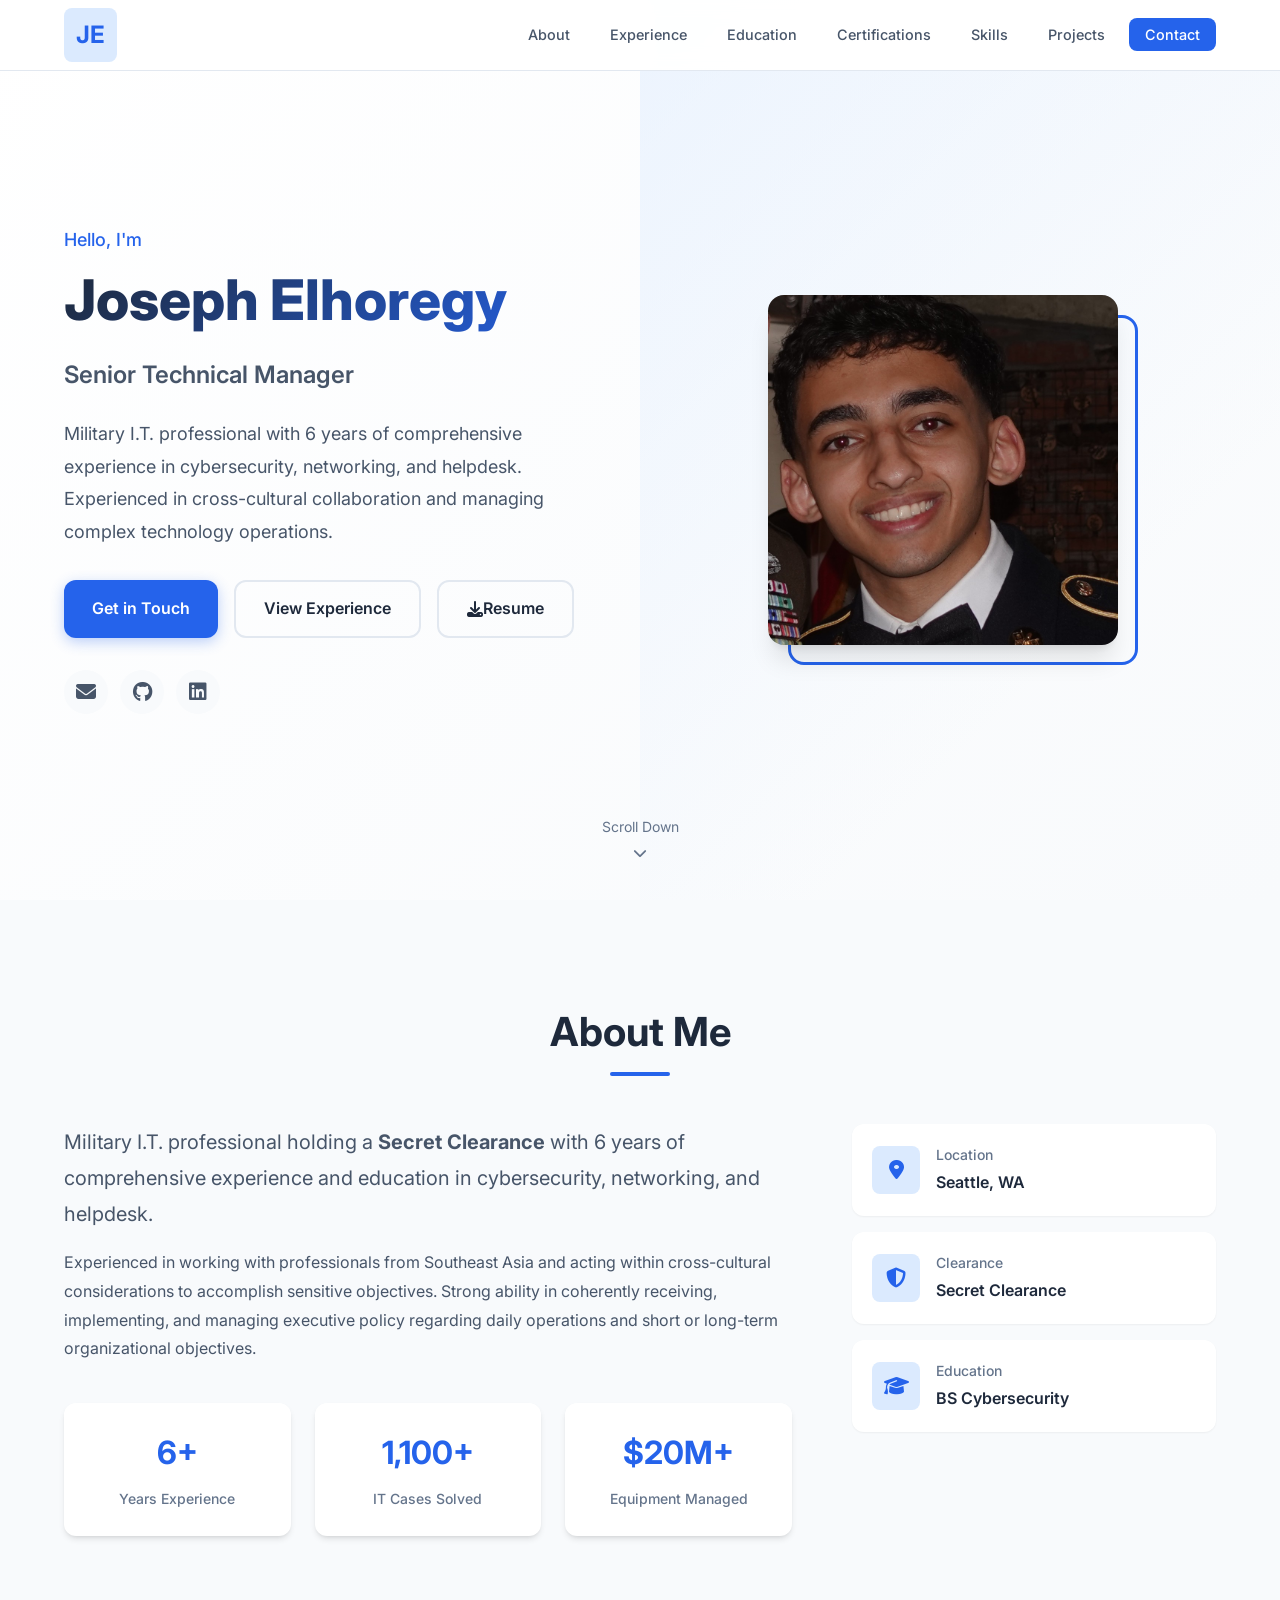
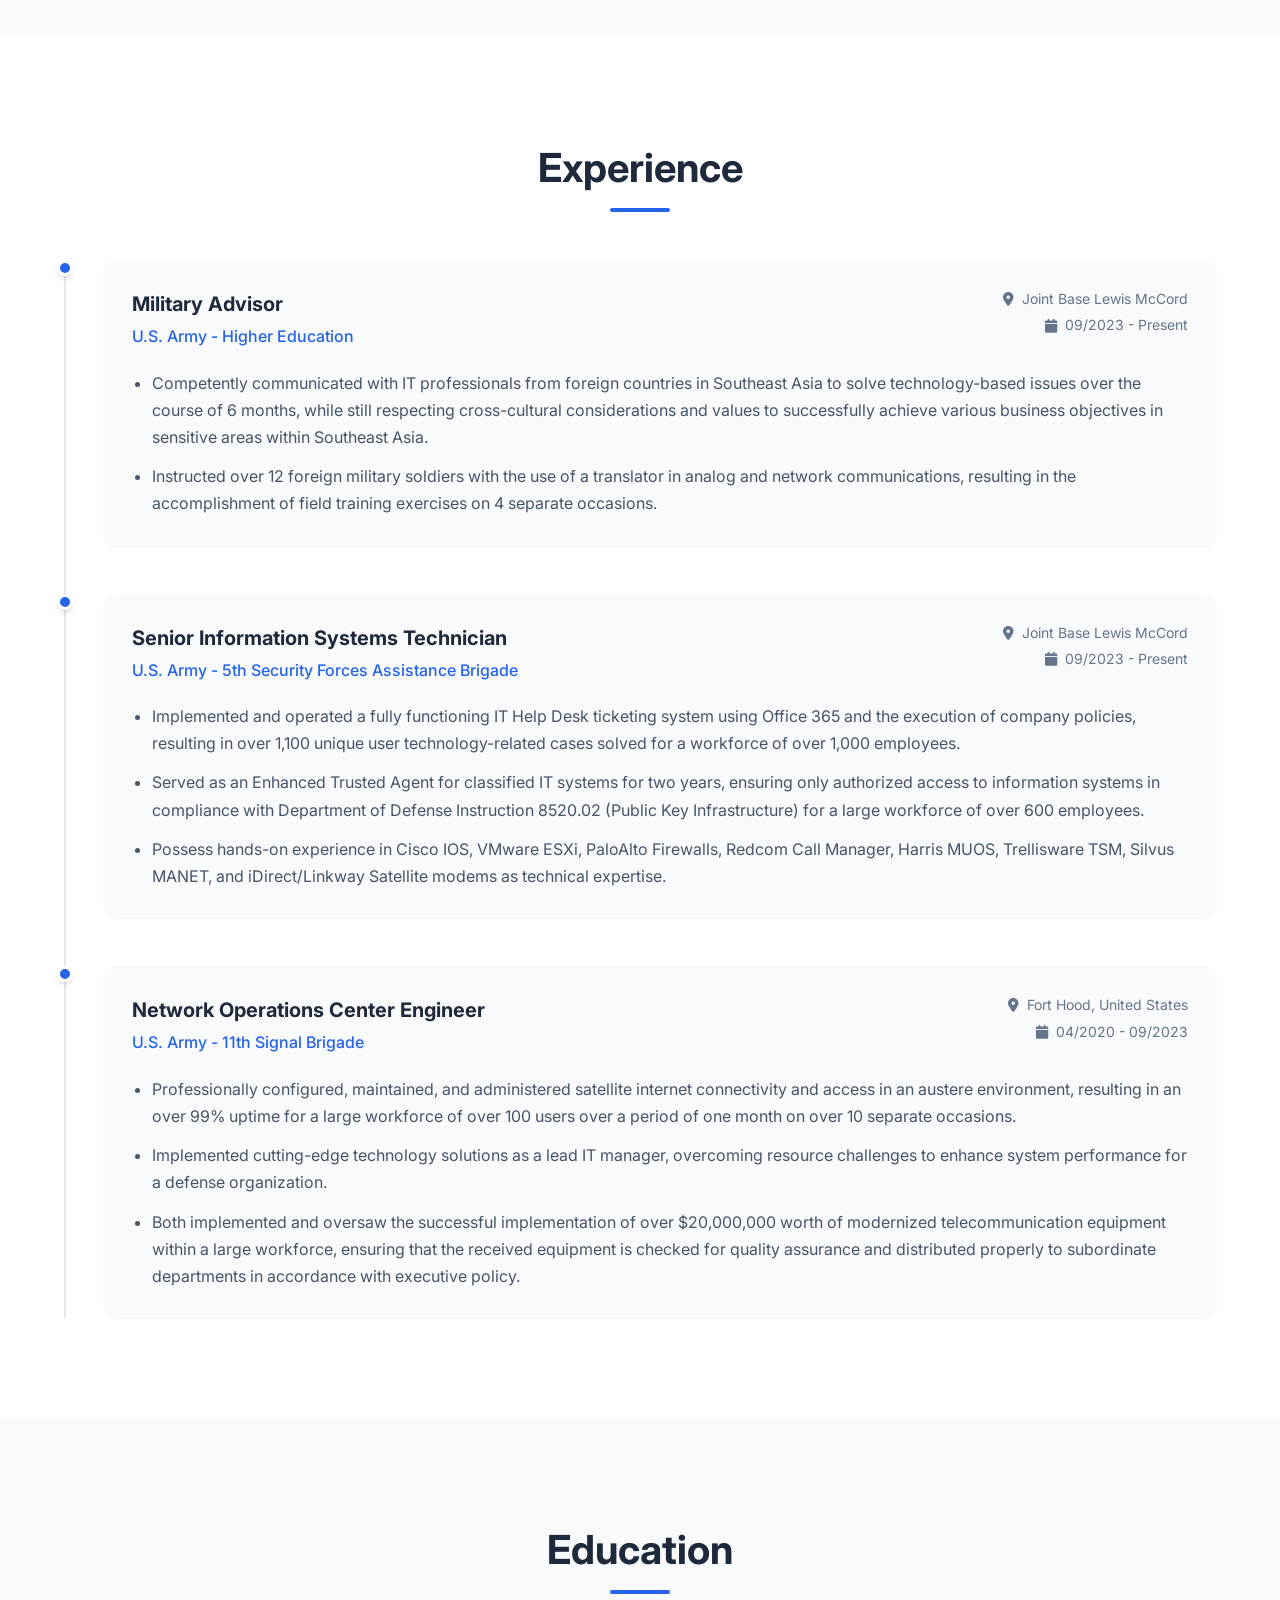
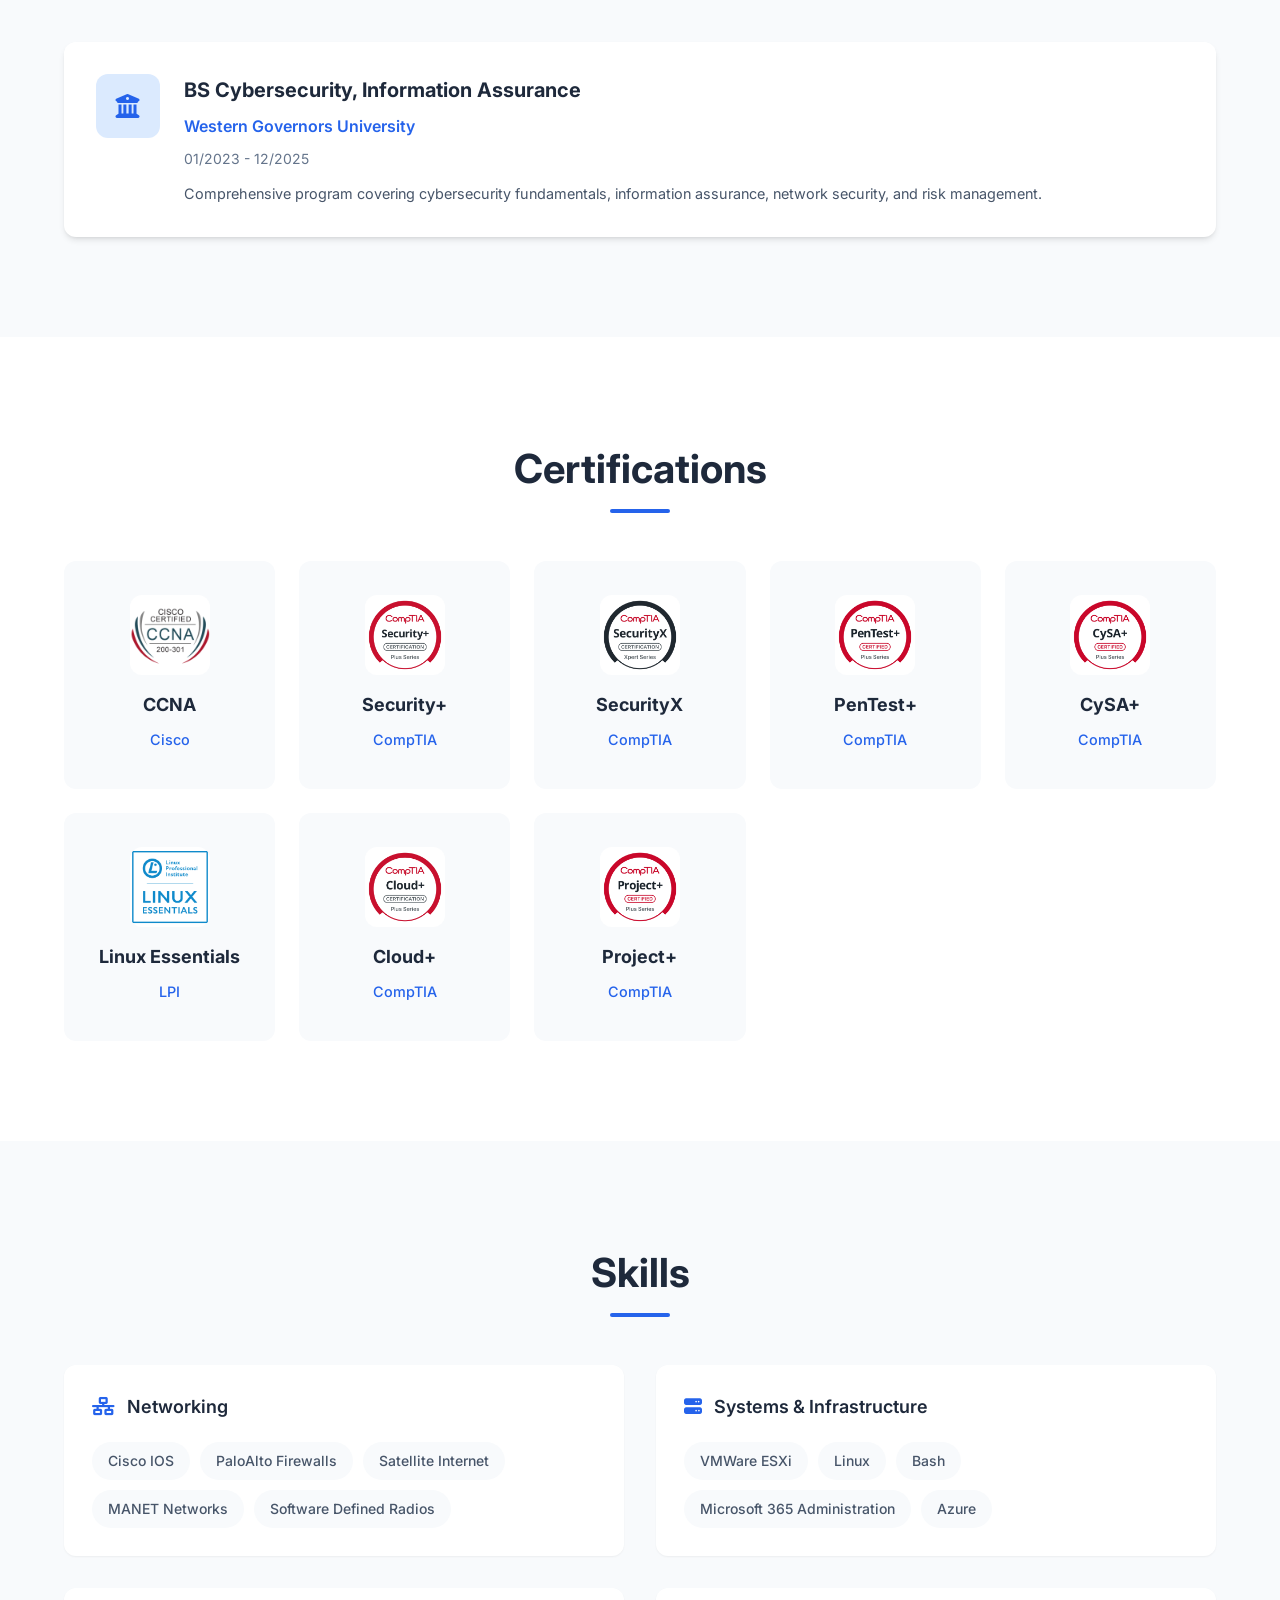
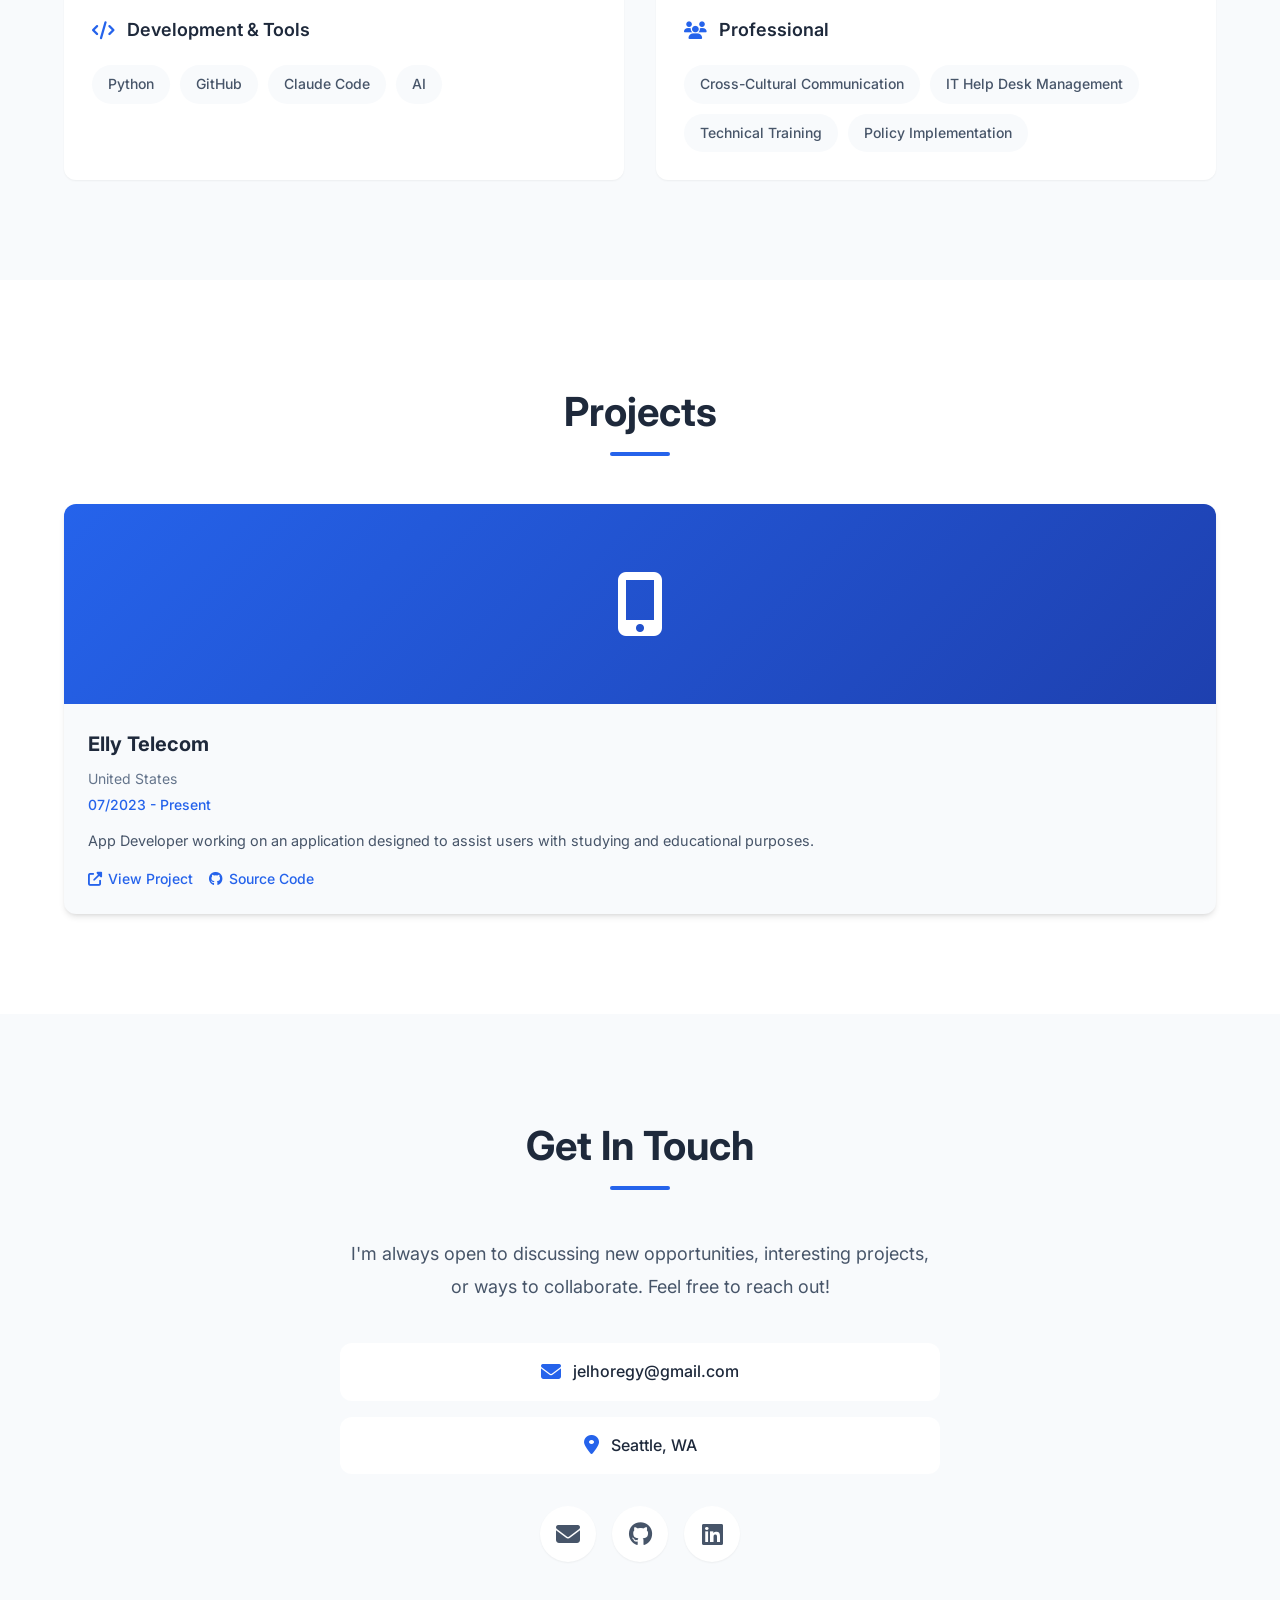
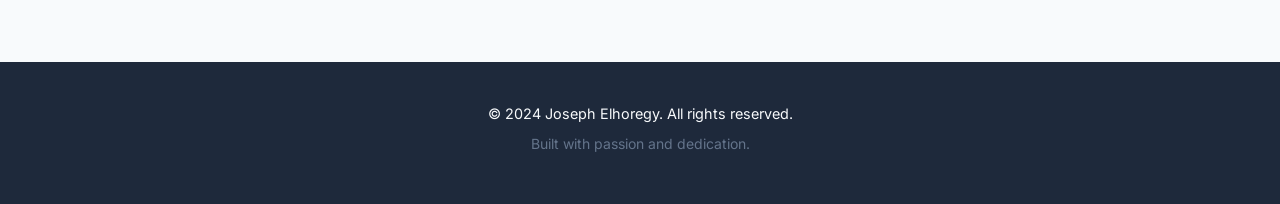
==== commit b96f9042: "Shorten resume button text to just 'Resume'" ====
--- a/about-joseph/index.html
+++ b/about-joseph/index.html
@@ -67,7 +67,7 @@
                     <div class="hero-buttons">
                         <a href="#contact" class="btn btn-primary">Get in Touch</a>
                         <a href="#experience" class="btn btn-secondary">View Experience</a>
-                        <a href="assets/resume.pdf" class="btn btn-secondary" download><i class="fas fa-download"></i> Download Resume</a>
+                        <a href="assets/resume.pdf" class="btn btn-secondary" download><i class="fas fa-download"></i> Resume</a>
                     </div>
                     <div class="hero-social">
                         <!-- Edit your social links here -->
